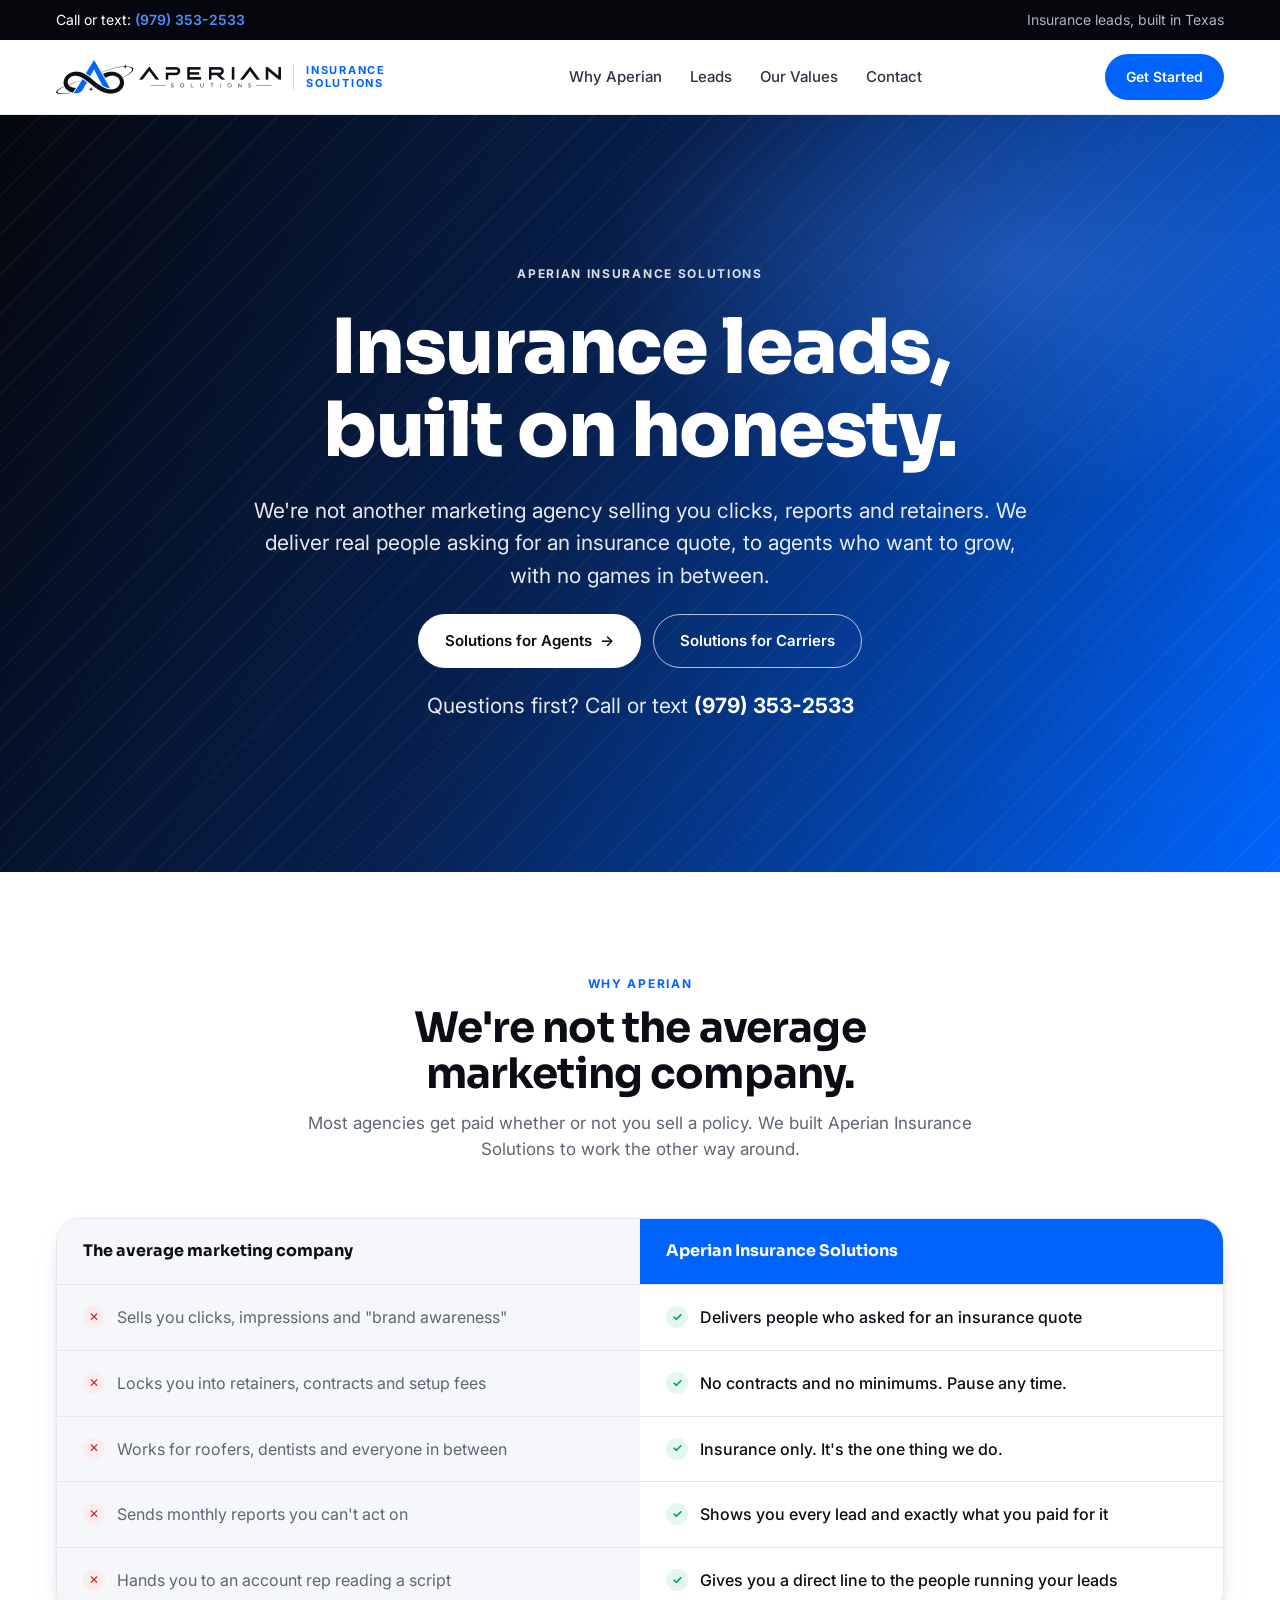
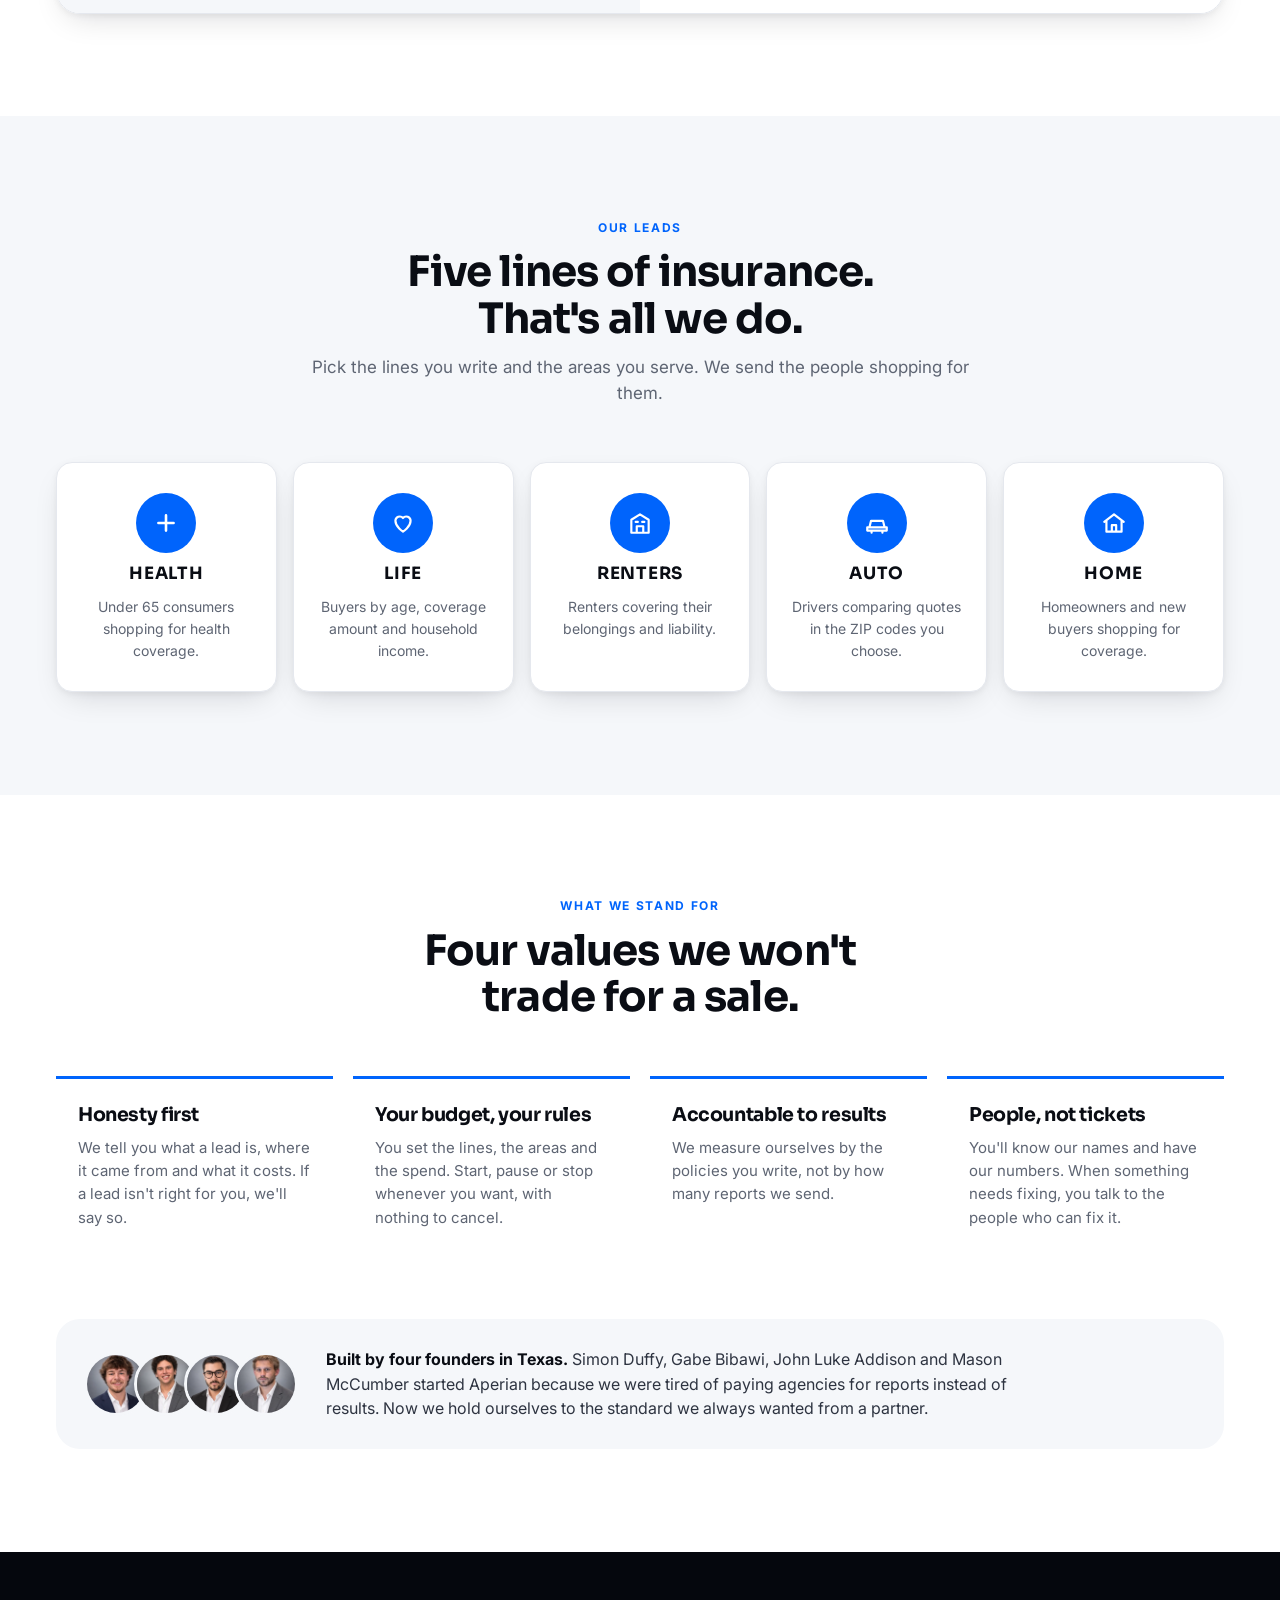
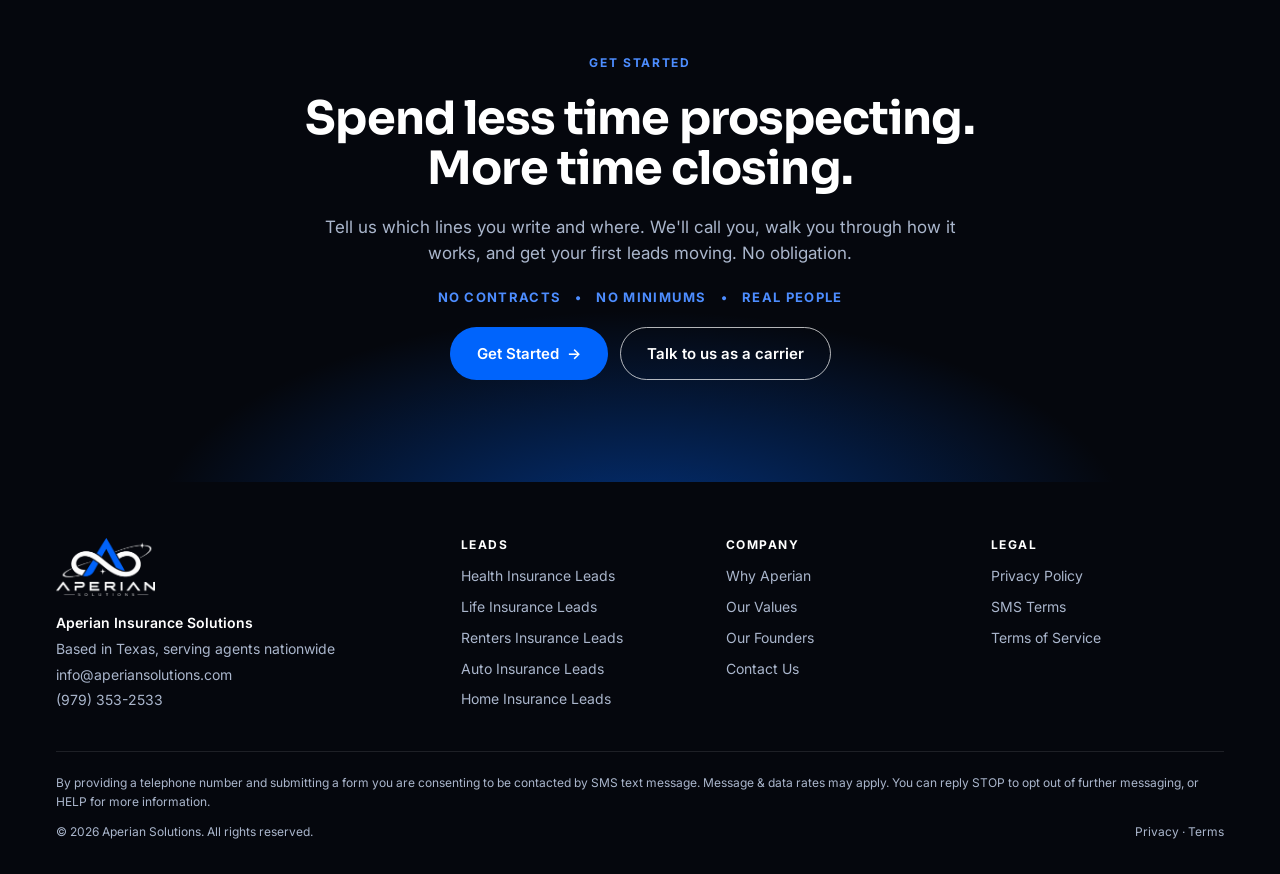
==== index.html @ f6c85c85 "Launch Aperian Insurance Solutions site New insurance-lead site replacing the old marketing-agency s" ====
<!doctype html>
<html lang="en">
<head>
<meta charset="utf-8">
<meta name="viewport" content="width=device-width,initial-scale=1,viewport-fit=cover">
<title>Aperian Insurance Solutions | Honest Insurance Leads for Agents</title>
<meta name="description" content="Aperian Insurance Solutions delivers health, life, renters, auto and home insurance leads to agents and carriers. No contracts, no minimums, no games.">
<meta name="robots" content="index,follow,max-image-preview:large">
<link rel="canonical" href="https://aperiansolutions.com/">
<meta name="theme-color" content="#05070D">
<meta property="og:type" content="website"><meta property="og:site_name" content="Aperian Insurance Solutions"><meta property="og:title" content="Aperian Insurance Solutions | Honest Insurance Leads for Agents"><meta property="og:description" content="Aperian Insurance Solutions delivers health, life, renters, auto and home insurance leads to agents and carriers. No contracts, no minimums, no games."><meta property="og:url" content="https://aperiansolutions.com/">
<meta name="twitter:card" content="summary"><meta name="twitter:title" content="Aperian Insurance Solutions | Honest Insurance Leads for Agents"><meta name="twitter:description" content="Aperian Insurance Solutions delivers health, life, renters, auto and home insurance leads to agents and carriers. No contracts, no minimums, no games.">
<link rel="icon" href="/favicon-32.png" sizes="32x32" type="image/png"><link rel="apple-touch-icon" href="/apple-touch-icon.png">
<link rel="preconnect" href="https://fonts.googleapis.com"><link rel="preconnect" href="https://fonts.gstatic.com" crossorigin>
<link rel="stylesheet" href="https://fonts.googleapis.com/css2?family=Inter:wght@400;500;600;700&family=Sora:wght@600;700;800&display=swap">
<link rel="stylesheet" href="/assets/css/ais.css?v=1">
</head>
<body>
<a class="skip" href="#main">Skip to content</a>
<div class="topbar"><div class="wrap"><div>Call or text: <b>(979) 353-2533</b></div><div class="tag">Insurance leads, built in Texas</div></div></div>
<header class="nav">
  <div class="wrap">
    <a class="logo" href="/" aria-label="Aperian Insurance Solutions home"><img src="/assets/img/lockup-dark.png" alt="Aperian Solutions" width="225" height="34"><span class="sub">Insurance<br>Solutions</span></a>
    <nav class="menu" aria-label="Primary">
      <a href="/#different">Why Aperian</a>
      <a href="/#leads">Leads</a>
      <a href="/#values">Our Values</a>
      <a href="/contact">Contact</a>
    </nav>
    <div class="nav-cta">
      <a class="btn btn-primary" href="/contact">Get Started</a>
      <button class="burger" type="button" aria-expanded="false" aria-controls="mnav" aria-label="Open menu">&#9776;</button>
    </div>
  </div>
  <nav id="mnav" class="mnav" aria-label="Mobile"><ul>
    <li><a href="/#different">Why Aperian</a></li><li><a href="/#leads">Leads</a></li><li><a href="/#values">Our Values</a></li><li><a href="/contact">Contact</a></li>
  </ul></nav>
</header>
<main id="main">

<section class="hero">
  <div class="wrap">
    <span class="eyebrow">Aperian Insurance Solutions</span>
    <h1>Insurance leads, built on honesty.</h1>
    <p>We're not another marketing agency selling you clicks, reports and retainers. We deliver real people asking for an insurance quote, to agents who want to grow, with no games in between.</p>
    <div class="hero-ctas">
      <a class="btn btn-white" href="/contact?role=agent">Solutions for Agents <span class="arrow">&rarr;</span></a>
      <a class="btn btn-outline-white" href="/contact?role=carrier">Solutions for Carriers</a>
    </div>
    <p class="hero-note">Questions first? Call or text <b>(979) 353-2533</b></p>
  </div>
</section>

<section id="different">
  <div class="wrap">
    <div class="sec-head">
      <span class="eyebrow">Why Aperian</span>
      <h2>We're not the average marketing company.</h2>
      <p>Most agencies get paid whether or not you sell a policy. We built Aperian Insurance Solutions to work the other way around.</p>
    </div>
    <div class="compare" role="table" aria-label="The average marketing company compared with Aperian">
      <div class="crow head" role="row"><div role="columnheader">The average marketing company</div><div role="columnheader">Aperian Insurance Solutions</div></div>
      <div class="crow" role="row"><div role="cell"><span class="x">&#10005;</span>Sells you clicks, impressions and "brand awareness"</div><div role="cell"><span class="ck">&#10003;</span>Delivers people who asked for an insurance quote</div></div>
      <div class="crow" role="row"><div role="cell"><span class="x">&#10005;</span>Locks you into retainers, contracts and setup fees</div><div role="cell"><span class="ck">&#10003;</span>No contracts and no minimums. Pause any time.</div></div>
      <div class="crow" role="row"><div role="cell"><span class="x">&#10005;</span>Works for roofers, dentists and everyone in between</div><div role="cell"><span class="ck">&#10003;</span>Insurance only. It's the one thing we do.</div></div>
      <div class="crow" role="row"><div role="cell"><span class="x">&#10005;</span>Sends monthly reports you can't act on</div><div role="cell"><span class="ck">&#10003;</span>Shows you every lead and exactly what you paid for it</div></div>
      <div class="crow" role="row"><div role="cell"><span class="x">&#10005;</span>Hands you to an account rep reading a script</div><div role="cell"><span class="ck">&#10003;</span>Gives you a direct line to the people running your leads</div></div>
    </div>
  </div>
</section>

<section class="soft" id="leads">
  <div class="wrap">
    <div class="sec-head">
      <span class="eyebrow">Our leads</span>
      <h2>Five lines of insurance. That's all we do.</h2>
      <p>Pick the lines you write and the areas you serve. We send the people shopping for them.</p>
    </div>
    <div class="types">
      <div class="type"><div class="ic"><svg width="26" height="26" viewBox="0 0 24 24" fill="none" stroke="currentColor" stroke-width="2.4" stroke-linecap="round" stroke-linejoin="round" aria-hidden="true"><path d="M12 5v14M5 12h14"/></svg></div><h3>Health</h3><p>Under 65 consumers shopping for health coverage.</p></div>
      <div class="type"><div class="ic"><svg width="26" height="26" viewBox="0 0 24 24" fill="none" stroke="currentColor" stroke-width="2" stroke-linecap="round" stroke-linejoin="round" aria-hidden="true"><path d="M12 20s-7-4.4-7-10a4 4 0 017-2.6A4 4 0 0119 10c0 5.6-7 10-7 10z"/></svg></div><h3>Life</h3><p>Buyers by age, coverage amount and household income.</p></div>
      <div class="type"><div class="ic"><svg width="26" height="26" viewBox="0 0 24 24" fill="none" stroke="currentColor" stroke-width="2" stroke-linecap="round" stroke-linejoin="round" aria-hidden="true"><path d="M4 21V9l8-5 8 5v12M4 21h16M9 21v-6h6v6M8 11h2M14 11h2"/></svg></div><h3>Renters</h3><p>Renters covering their belongings and liability.</p></div>
      <div class="type"><div class="ic"><svg width="26" height="26" viewBox="0 0 24 24" fill="none" stroke="currentColor" stroke-width="2" stroke-linecap="round" stroke-linejoin="round" aria-hidden="true"><path d="M5 16l1.5-6h11L19 16M3 16h18v3H3zM7 19v2M17 19v2"/></svg></div><h3>Auto</h3><p>Drivers comparing quotes in the ZIP codes you choose.</p></div>
      <div class="type"><div class="ic"><svg width="26" height="26" viewBox="0 0 24 24" fill="none" stroke="currentColor" stroke-width="2" stroke-linecap="round" stroke-linejoin="round" aria-hidden="true"><path d="M3 11l9-7 9 7M5 10v10h14V10M10 20v-6h4v6"/></svg></div><h3>Home</h3><p>Homeowners and new buyers shopping for coverage.</p></div>
    </div>
  </div>
</section>

<section id="values">
  <div class="wrap">
    <div class="sec-head">
      <span class="eyebrow">What we stand for</span>
      <h2>Four values we won't trade for a sale.</h2>
    </div>
    <div class="values">
      <div class="value"><h3>Honesty first</h3><p>We tell you what a lead is, where it came from and what it costs. If a lead isn't right for you, we'll say so.</p></div>
      <div class="value"><h3>Your budget, your rules</h3><p>You set the lines, the areas and the spend. Start, pause or stop whenever you want, with nothing to cancel.</p></div>
      <div class="value"><h3>Accountable to results</h3><p>We measure ourselves by the policies you write, not by how many reports we send.</p></div>
      <div class="value"><h3>People, not tickets</h3><p>You'll know our names and have our numbers. When something needs fixing, you talk to the people who can fix it.</p></div>
    </div>
    <div class="founders">
      <div class="faces">
        <img src="/assets/img/team-simon-duffy-2026.webp" alt="Simon Duffy" width="64" height="64" loading="lazy">
        <img src="/assets/img/team-gabe-bibawi.webp" alt="Gabe Bibawi" width="64" height="64" loading="lazy">
        <img src="/assets/img/team-john-luke-addison.webp" alt="John Luke Addison" width="64" height="64" loading="lazy">
        <img src="/assets/img/team-mason-mccumber.webp" alt="Mason McCumber" width="64" height="64" loading="lazy">
      </div>
      <p><b>Built by four founders in Texas.</b> Simon Duffy, Gabe Bibawi, John Luke Addison and Mason McCumber started Aperian because we were tired of paying agencies for reports instead of results. Now we hold ourselves to the standard we always wanted from a partner.</p>
    </div>
  </div>
</section>

<section class="cta" id="get-started">
  <div class="wrap">
    <span class="eyebrow" style="color:var(--blue-bright)">Get started</span>
    <h2>Spend less time prospecting. More time closing.</h2>
    <p>Tell us which lines you write and where. We'll call you, walk you through how it works, and get your first leads moving. No obligation.</p>
    <div class="promise"><span>No contracts</span><span>No minimums</span><span>Real people</span></div>
    <div class="cta-ctas">
      <a class="btn btn-primary" href="/contact">Get Started <span class="arrow">&rarr;</span></a>
      <a class="btn btn-outline-white" href="/contact?role=carrier">Talk to us as a carrier</a>
    </div>
  </div>
</section>
</main>
<footer>
  <div class="wrap">
    <div class="fgrid">
      <div class="fbrand">
        <img src="/assets/img/logo-light.png" alt="Aperian Solutions" width="100" height="58" loading="lazy">
        <p><b>Aperian Insurance Solutions</b><span>Based in Texas, serving agents nationwide</span><span>info@aperiansolutions.com</span><span>(979) 353-2533</span></p>
      </div>
      <div><h4>Leads</h4><ul><li><a href="/#leads">Health Insurance Leads</a></li><li><a href="/#leads">Life Insurance Leads</a></li><li><a href="/#leads">Renters Insurance Leads</a></li><li><a href="/#leads">Auto Insurance Leads</a></li><li><a href="/#leads">Home Insurance Leads</a></li></ul></div>
      <div><h4>Company</h4><ul><li><a href="/#different">Why Aperian</a></li><li><a href="/#values">Our Values</a></li><li><a href="/#values">Our Founders</a></li><li><a href="/contact">Contact Us</a></li></ul></div>
      <div><h4>Legal</h4><ul><li><a href="/privacy">Privacy Policy</a></li><li><a href="/privacy#sms">SMS Terms</a></li><li><a href="/terms">Terms of Service</a></li></ul></div>
    </div>
    <div class="fbot">
      <p>By providing a telephone number and submitting a form you are consenting to be contacted by SMS text message. Message &amp; data rates may apply. You can reply STOP to opt out of further messaging, or HELP for more information.</p>
      <div class="legal"><span>&copy; 2026 Aperian Solutions. All rights reserved.</span><span><a href="/privacy">Privacy</a> &middot; <a href="/terms">Terms</a></span></div>
    </div>
  </div>
</footer>
<script>
(function(){var b=document.querySelector('.burger'),m=document.getElementById('mnav');if(!b||!m)return;
b.addEventListener('click',function(){var o=m.classList.toggle('open');b.setAttribute('aria-expanded',o?'true':'false');});
m.addEventListener('click',function(e){if(e.target.tagName==='A'){m.classList.remove('open');b.setAttribute('aria-expanded','false');}});})();
</script>

</body>
</html>
---- assets/css/ais.css ----
/* Aperian Insurance Solutions: Aperian's exact light palette, Sora display + Inter body. */
:root{
  --bg:#FFFFFF; --soft:#F5F7FA; --soft-2:#EEF2F8;
  --ink:#0A0D14; --ink-2:#2E3441; --muted:#5E6573;
  --blue:#0064FC; --blue-ink:#0052D6; --blue-soft:#E8F0FF; --blue-bright:#4D8DFF;
  --line:#E5E8EE; --line-2:#D6DAE2;
  --night:#05070D; --night-2:#0E121C; --night-line:rgba(255,255,255,.1); --night-muted:#AAB6CC;
  --ok:#0E9F6E; --ok-soft:#E3F7EE; --err:#C81E1E; --err-soft:#FDECEC;
  --f-display:"Sora",ui-sans-serif,system-ui,-apple-system,"Segoe UI",sans-serif;
  --f-body:"Inter",ui-sans-serif,system-ui,-apple-system,"Segoe UI",Roboto,sans-serif;
  --r:16px; --r-lg:24px; --r-sm:10px;
  --shadow:0 12px 32px -12px rgba(10,13,20,.18),0 2px 6px rgba(10,13,20,.05);
  --wrap:1200px;
  color-scheme:light;
}
*{box-sizing:border-box}
html{scroll-behavior:smooth}
body{margin:0;background:var(--bg);color:var(--ink);font-family:var(--f-body);font-size:16px;line-height:1.55;-webkit-font-smoothing:antialiased}
img{max-width:100%;display:block}
a{color:inherit;text-decoration:none}
h1,h2,h3,h4{font-family:var(--f-display);margin:0;text-wrap:balance;line-height:1.1;letter-spacing:-.02em}
p{margin:0}
.skip{position:absolute;left:-9999px}
.skip:focus{left:16px;top:16px;z-index:99;background:#fff;padding:10px 14px;border-radius:8px}
.wrap{max-width:var(--wrap);margin:0 auto;padding-left:max(16px,env(safe-area-inset-left,0px));padding-right:max(16px,env(safe-area-inset-right,0px))}
.eyebrow{font-size:12px;font-weight:700;letter-spacing:.14em;text-transform:uppercase;color:var(--blue)}
.btn{display:inline-flex;align-items:center;justify-content:center;gap:8px;font-weight:600;font-size:15px;padding:14px 26px;border-radius:999px;border:1.5px solid transparent;cursor:pointer;font-family:var(--f-body);transition:transform .15s,background .15s,border-color .15s;white-space:nowrap}
.btn:hover{transform:translateY(-1px)}
.btn:focus-visible,a:focus-visible,input:focus-visible,select:focus-visible,textarea:focus-visible,button:focus-visible{outline:3px solid var(--blue-bright);outline-offset:2px}
.btn-primary{background:var(--blue);color:#fff}
.btn-primary:hover{background:var(--blue-ink)}
.btn-white{background:#fff;color:var(--ink)}
.btn-outline-white{background:transparent;color:#fff;border-color:rgba(255,255,255,.7)}
.btn-outline-white:hover{background:#fff;color:var(--ink);border-color:#fff}
.btn .arrow{transition:transform .15s}
.btn:hover .arrow{transform:translateX(3px)}
section{padding-block:clamp(60px,8vw,104px)}
.sec-head{display:grid;gap:12px;max-width:700px;margin:0 auto clamp(36px,5vw,56px);text-align:center}
.sec-head h2{font-size:clamp(28px,4vw,42px)}
.sec-head p{color:var(--muted);font-size:17px}

/* top bar + nav */
.topbar{background:var(--night);color:#fff;font-size:14px}
.topbar .wrap{display:flex;justify-content:space-between;align-items:center;gap:16px;min-height:40px;flex-wrap:wrap;padding-block:6px}
.topbar b{font-weight:600;color:var(--blue-bright)}
.topbar .tag{color:var(--night-muted)}
.nav{position:sticky;top:0;z-index:20;background:var(--bg);border-bottom:1px solid var(--line)}
.nav .wrap{display:flex;align-items:center;justify-content:space-between;gap:20px;min-height:74px}
.logo{display:flex;align-items:center;gap:12px}
.logo img{height:34px;width:auto}
.logo .sub{font-size:11px;font-weight:700;letter-spacing:.16em;text-transform:uppercase;color:var(--blue);border-left:1px solid var(--line-2);padding-left:12px;line-height:1.2}
.menu{display:flex;gap:28px;align-items:center;font-weight:500;font-size:15px;color:var(--ink-2)}
.menu a:hover{color:var(--blue)}
.nav-cta{display:flex;gap:10px;align-items:center}
.nav-cta .btn{padding:11px 20px;font-size:14px}
.burger{display:none;width:44px;height:44px;border:1px solid var(--line-2);border-radius:10px;background:none;cursor:pointer;color:var(--ink);font-size:18px}
.mnav{display:none;border-top:1px solid var(--line);background:var(--bg)}
.mnav.open{display:block}
.mnav ul{list-style:none;margin:0;padding:8px 0}
.mnav a{display:block;padding:12px max(16px,env(safe-area-inset-left,0px));font-weight:600}
@media (max-width:900px){.menu{display:none}.burger{display:inline-grid;place-items:center}}
@media (max-width:520px){.logo .sub{display:none}.nav-cta .btn{padding:10px 14px}}

/* hero */
.hero{position:relative;overflow:hidden;color:#fff;text-align:center;padding-block:clamp(84px,12vw,150px);background:linear-gradient(115deg,var(--night) 0%,#07204F 45%,var(--blue) 100%)}
.hero::before{content:"";position:absolute;inset:0;background:radial-gradient(700px 400px at 80% 20%,rgba(77,141,255,.35),transparent 60%),repeating-linear-gradient(135deg,rgba(255,255,255,.035) 0 2px,transparent 2px 28px);pointer-events:none}
.hero .wrap{position:relative;display:grid;gap:22px;justify-items:center}
.hero .eyebrow{color:#fff;opacity:.85}
.hero h1{font-size:clamp(40px,6.6vw,76px);font-weight:800;max-width:16ch}
.hero p{font-size:clamp(17px,2vw,21px);max-width:60ch;color:rgba(255,255,255,.9)}
.hero-ctas{display:flex;gap:12px;flex-wrap:wrap;justify-content:center}
.hero-note{font-size:14px;color:rgba(255,255,255,.75)}
.hero-note b{color:#fff}

/* different: comparison */
.compare{border:1px solid var(--line);border-radius:var(--r-lg);overflow:hidden;box-shadow:var(--shadow)}
.crow{display:grid;grid-template-columns:1fr 1fr}
.crow > div{padding:20px 26px;display:flex;gap:12px;align-items:flex-start;min-width:0}
.crow + .crow > div{border-top:1px solid var(--line)}
.crow > div:first-child{background:var(--soft);color:var(--muted)}
.crow > div:last-child{background:var(--bg);color:var(--ink);font-weight:500}
.crow.head > div{font-family:var(--f-display);font-weight:700;font-size:16px;color:var(--ink)}
.crow.head > div:last-child{background:var(--blue);color:#fff}
.x,.ck{flex:none;width:22px;height:22px;border-radius:50%;display:grid;place-items:center;font-size:12px;font-weight:700;margin-top:1px}
.x{background:var(--err-soft);color:var(--err)}
.ck{background:var(--ok-soft);color:var(--ok)}
@media (max-width:640px){.crow > div{padding:16px}.crow.head > div{font-size:14px}}

/* lead types */
.soft{background:var(--soft)}
.types{display:grid;grid-template-columns:repeat(5,1fr);gap:16px}
.type{background:var(--bg);border:1px solid var(--line);border-radius:var(--r);padding:30px 20px;display:grid;gap:12px;justify-items:center;text-align:center;align-content:start;min-width:0;box-shadow:var(--shadow)}
.type .ic{width:60px;height:60px;border-radius:50%;background:var(--blue);color:#fff;display:grid;place-items:center}
.type h3{font-size:17px;text-transform:uppercase;letter-spacing:.04em}
.type p{font-size:14px;color:var(--muted)}
@media (max-width:1000px){.types{grid-template-columns:repeat(3,1fr)}}
@media (max-width:640px){.types{grid-template-columns:1fr 1fr}}
@media (max-width:420px){.types{grid-template-columns:1fr}}

/* values + founders */
.values{display:grid;grid-template-columns:repeat(4,1fr);gap:20px}
.value{display:grid;gap:10px;align-content:start;padding:26px 22px;border-top:3px solid var(--blue);background:var(--bg)}
.value h3{font-size:19px}
.value p{color:var(--muted);font-size:15px}
@media (max-width:960px){.values{grid-template-columns:1fr 1fr}}
@media (max-width:520px){.values{grid-template-columns:1fr}}
.founders{margin-top:clamp(40px,6vw,64px);display:grid;grid-template-columns:auto 1fr;gap:28px;align-items:center;background:var(--soft);border-radius:var(--r-lg);padding:28px}
.faces{display:flex}
.faces img{width:64px;height:64px;border-radius:50%;object-fit:cover;border:3px solid var(--soft);margin-left:-14px;background:var(--line)}
.faces img:first-child{margin-left:0}
.founders p{color:var(--ink-2);font-size:16px;max-width:70ch}
.founders b{color:var(--ink)}
@media (max-width:700px){.founders{grid-template-columns:1fr}}

/* cta band */
.cta{background:var(--night);color:#fff;text-align:center;position:relative;overflow:hidden}
.cta::before{content:"";position:absolute;inset:0;background:radial-gradient(700px 320px at 50% 110%,rgba(0,100,252,.45),transparent 70%);pointer-events:none}
.cta .wrap{position:relative;display:grid;gap:20px;justify-items:center;max-width:820px}
.cta h2{font-size:clamp(30px,4.5vw,46px)}
.cta p{color:var(--night-muted);font-size:17px;max-width:60ch}
.promise{display:flex;gap:14px;flex-wrap:wrap;justify-content:center;font-size:13px;font-weight:700;letter-spacing:.1em;text-transform:uppercase;color:var(--blue-bright)}
.promise span+span::before{content:"•";margin-right:14px}
.cta-ctas{display:flex;gap:12px;flex-wrap:wrap;justify-content:center}

/* page header for inner pages */
.phead{background:linear-gradient(115deg,var(--night) 0%,#07204F 60%,var(--blue-ink) 100%);color:#fff;padding-block:clamp(48px,7vw,80px)}
.phead .wrap{display:grid;gap:12px}
.phead h1{font-size:clamp(32px,5vw,52px)}
.phead p{color:rgba(255,255,255,.85);font-size:18px;max-width:60ch}

/* contact */
.contact{display:grid;grid-template-columns:.8fr 1.2fr;gap:clamp(32px,6vw,72px);align-items:start}
.contact-side{display:grid;gap:22px}
.contact-side h2{font-size:24px}
.contact-side .item b{display:block;font-weight:600}
.contact-side .item span{color:var(--muted)}
.steps{list-style:none;padding:0;margin:0;display:grid;gap:12px;counter-reset:s}
.steps li{display:grid;grid-template-columns:28px 1fr;gap:12px;color:var(--ink-2)}
.steps li::before{counter-increment:s;content:counter(s);width:28px;height:28px;border-radius:50%;background:var(--blue-soft);color:var(--blue);display:grid;place-items:center;font-weight:700;font-size:13px}
.form{border:1px solid var(--line);border-radius:var(--r-lg);padding:clamp(22px,4vw,34px);display:grid;gap:16px;box-shadow:var(--shadow);min-width:0}
.form h2{font-size:22px}
.form .intro{color:var(--muted);font-size:14px}
.row{display:grid;grid-template-columns:1fr 1fr;gap:14px}
.field{display:grid;gap:6px;font-size:13px;font-weight:600;color:var(--ink-2);min-width:0}
.field input,.field select,.field textarea{font:inherit;font-size:15px;font-weight:400;padding:12px 14px;border:1px solid var(--line-2);border-radius:var(--r-sm);background:var(--bg);color:var(--ink);width:100%;min-width:0}
.field textarea{min-height:96px;resize:vertical}
.field .err{color:var(--err);font-weight:500;font-size:12px;min-height:0}
.field input[aria-invalid="true"]{border-color:var(--err)}
fieldset.field{border:0;padding:0;margin:0}
fieldset.field legend{padding:0;margin-bottom:6px}
.chips{display:flex;flex-wrap:wrap;gap:8px}
.chips label{display:inline-flex;align-items:center;gap:6px;border:1px solid var(--line-2);border-radius:999px;padding:8px 13px;font-size:14px;font-weight:500;cursor:pointer}
.chips input{accent-color:var(--blue)}
.consent{display:flex;gap:10px;align-items:flex-start;font-size:12px;color:var(--muted);font-weight:400;line-height:1.5}
.consent input{margin-top:3px;accent-color:var(--blue);flex:none}
.consent a{color:var(--blue);text-decoration:underline}
.hp{position:absolute;left:-9999px;width:1px;height:1px;overflow:hidden}
.form .btn{width:100%}
.status{display:none;border-radius:var(--r-sm);padding:12px 14px;font-size:14px;font-weight:500}
.status.show{display:block}
.status.error{background:var(--err-soft);color:var(--err)}
.tiny{font-size:12px;text-align:center;color:var(--muted)}
@media (max-width:860px){.contact{grid-template-columns:1fr}.row{grid-template-columns:1fr}}

/* thank you */
.ty{text-align:center;display:grid;gap:18px;justify-items:center;max-width:640px;margin:0 auto}
.ty .ck{width:64px;height:64px;font-size:28px}
.ty h1{font-size:clamp(32px,5vw,48px)}
.ty p{color:var(--muted);font-size:17px}

/* footer */
footer{background:var(--night);color:var(--night-muted);padding-block:56px 32px;font-size:14px}
.fgrid{display:grid;grid-template-columns:1.6fr 1fr 1fr 1fr;gap:32px}
.fgrid h4{font-family:var(--f-body);font-size:12px;letter-spacing:.12em;text-transform:uppercase;color:#fff;margin-bottom:14px}
.fgrid ul{list-style:none;padding:0;margin:0;display:grid;gap:9px}
.fgrid a:hover{color:#fff}
.fbrand img{height:58px;width:auto;margin-bottom:16px}
.fbrand p{display:grid;gap:4px}
.fbrand b{color:#fff;font-weight:600}
.fbot{border-top:1px solid var(--night-line);margin-top:40px;padding-top:22px;display:grid;gap:12px;font-size:12px}
.fbot .legal{display:flex;justify-content:space-between;gap:16px;flex-wrap:wrap}
.fbot a:hover{color:#fff}
@media (max-width:900px){.fgrid{grid-template-columns:1fr 1fr}}
@media (max-width:520px){.fgrid{grid-template-columns:1fr}}
@media (prefers-reduced-motion:reduce){*{transition:none!important;scroll-behavior:auto!important}}

/* legal pages (text carried over unchanged from the previous site) */
.page-hero{background:linear-gradient(115deg,var(--night) 0%,#07204F 60%,var(--blue-ink) 100%);color:#fff;padding-block:clamp(44px,6vw,72px)}
.page-hero .wrap{display:grid;gap:10px}
.page-hero h1{font-size:clamp(30px,4.6vw,46px)}
.page-hero .lead{color:rgba(255,255,255,.85)}
.crumbs{font-size:13px;color:rgba(255,255,255,.7)}
.crumbs ol,.crumbs ul{list-style:none;display:flex;gap:8px;margin:0;padding:0}
.crumbs li+li::before{content:"/";margin-right:8px;opacity:.6}
.crumbs a{color:#fff}
.prose{max-width:780px;color:var(--ink-2)}
.prose h2{font-size:24px;margin:36px 0 12px;color:var(--ink)}
.prose h3{font-size:18px;margin:24px 0 8px;color:var(--ink)}
.prose p,.prose ul,.prose ol{margin:0 0 14px}
.prose li{margin-bottom:6px}
.prose a{color:var(--blue);text-decoration:underline}
.prose table{border-collapse:collapse;width:100%;margin:0 0 16px;font-size:14px}
.prose th,.prose td{border:1px solid var(--line);padding:8px 10px;text-align:left;vertical-align:top}
.prose .table-wrap,.prose figure{overflow-x:auto}
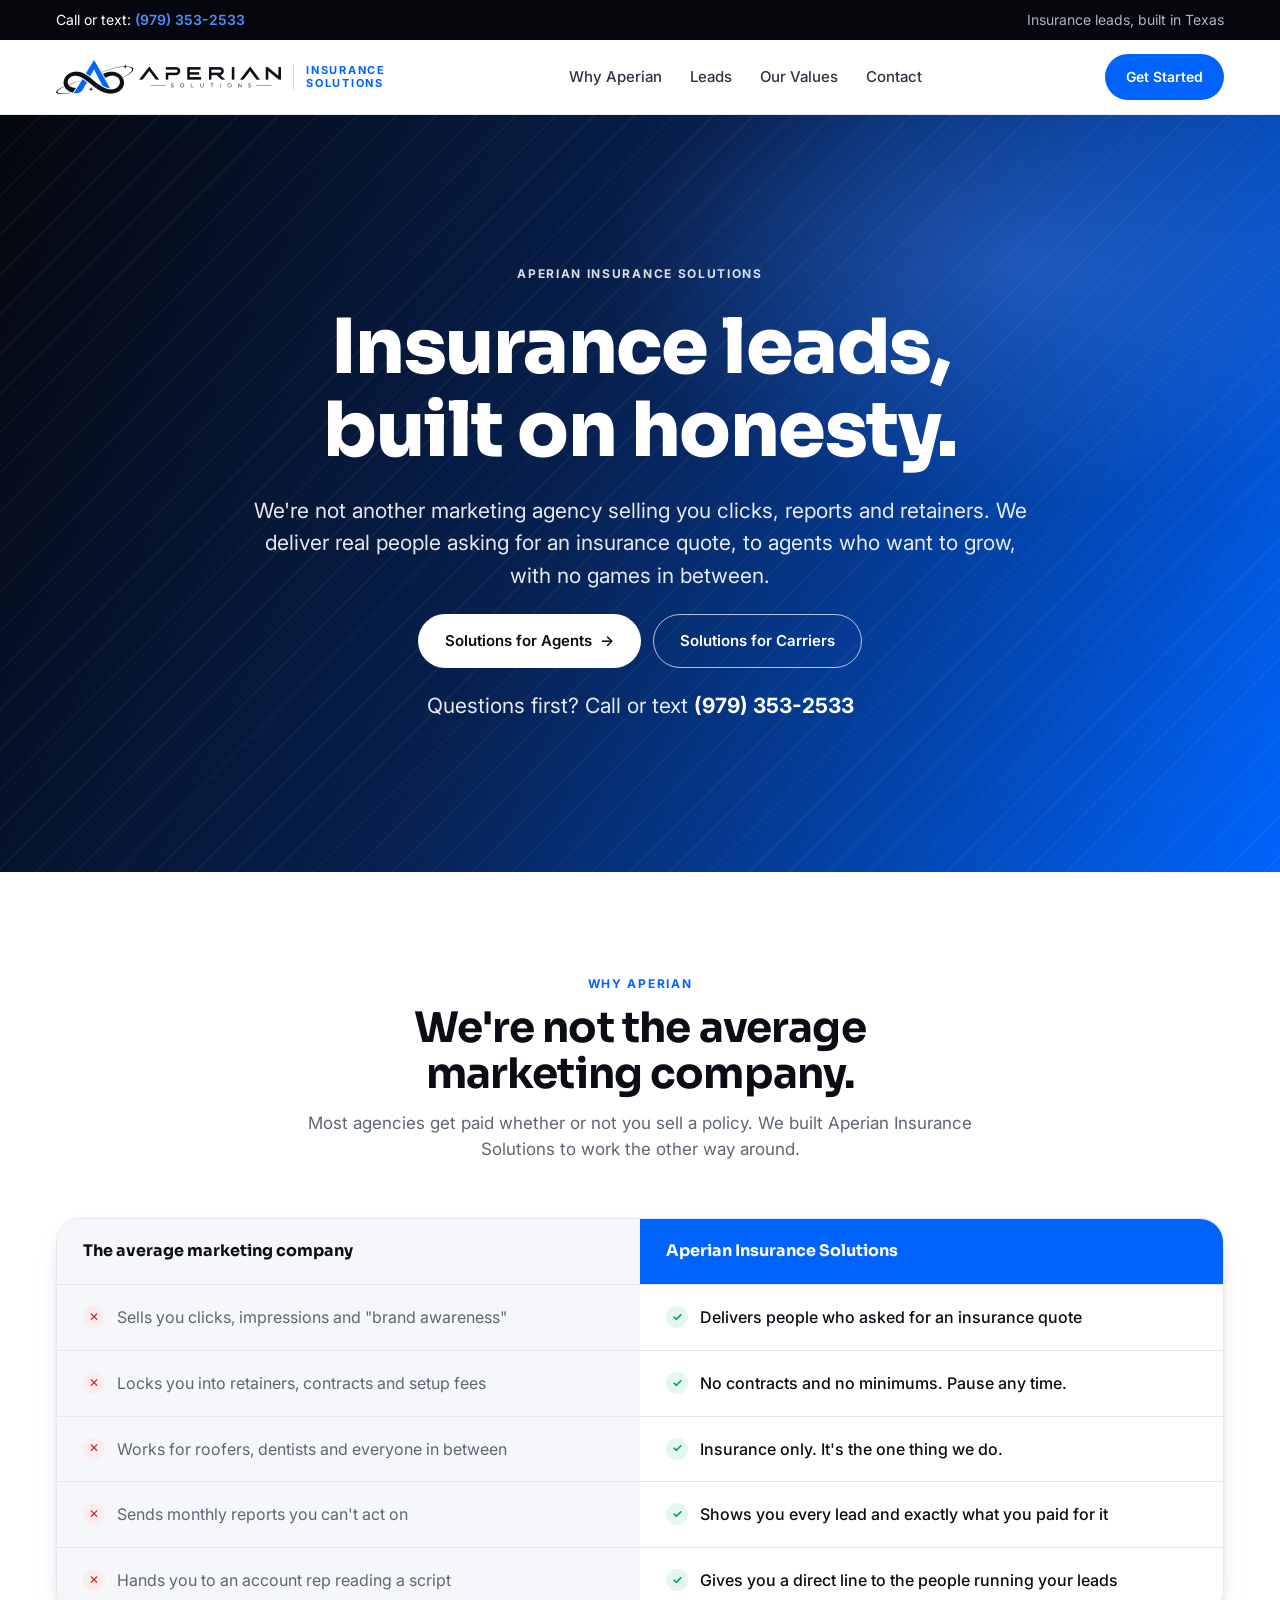
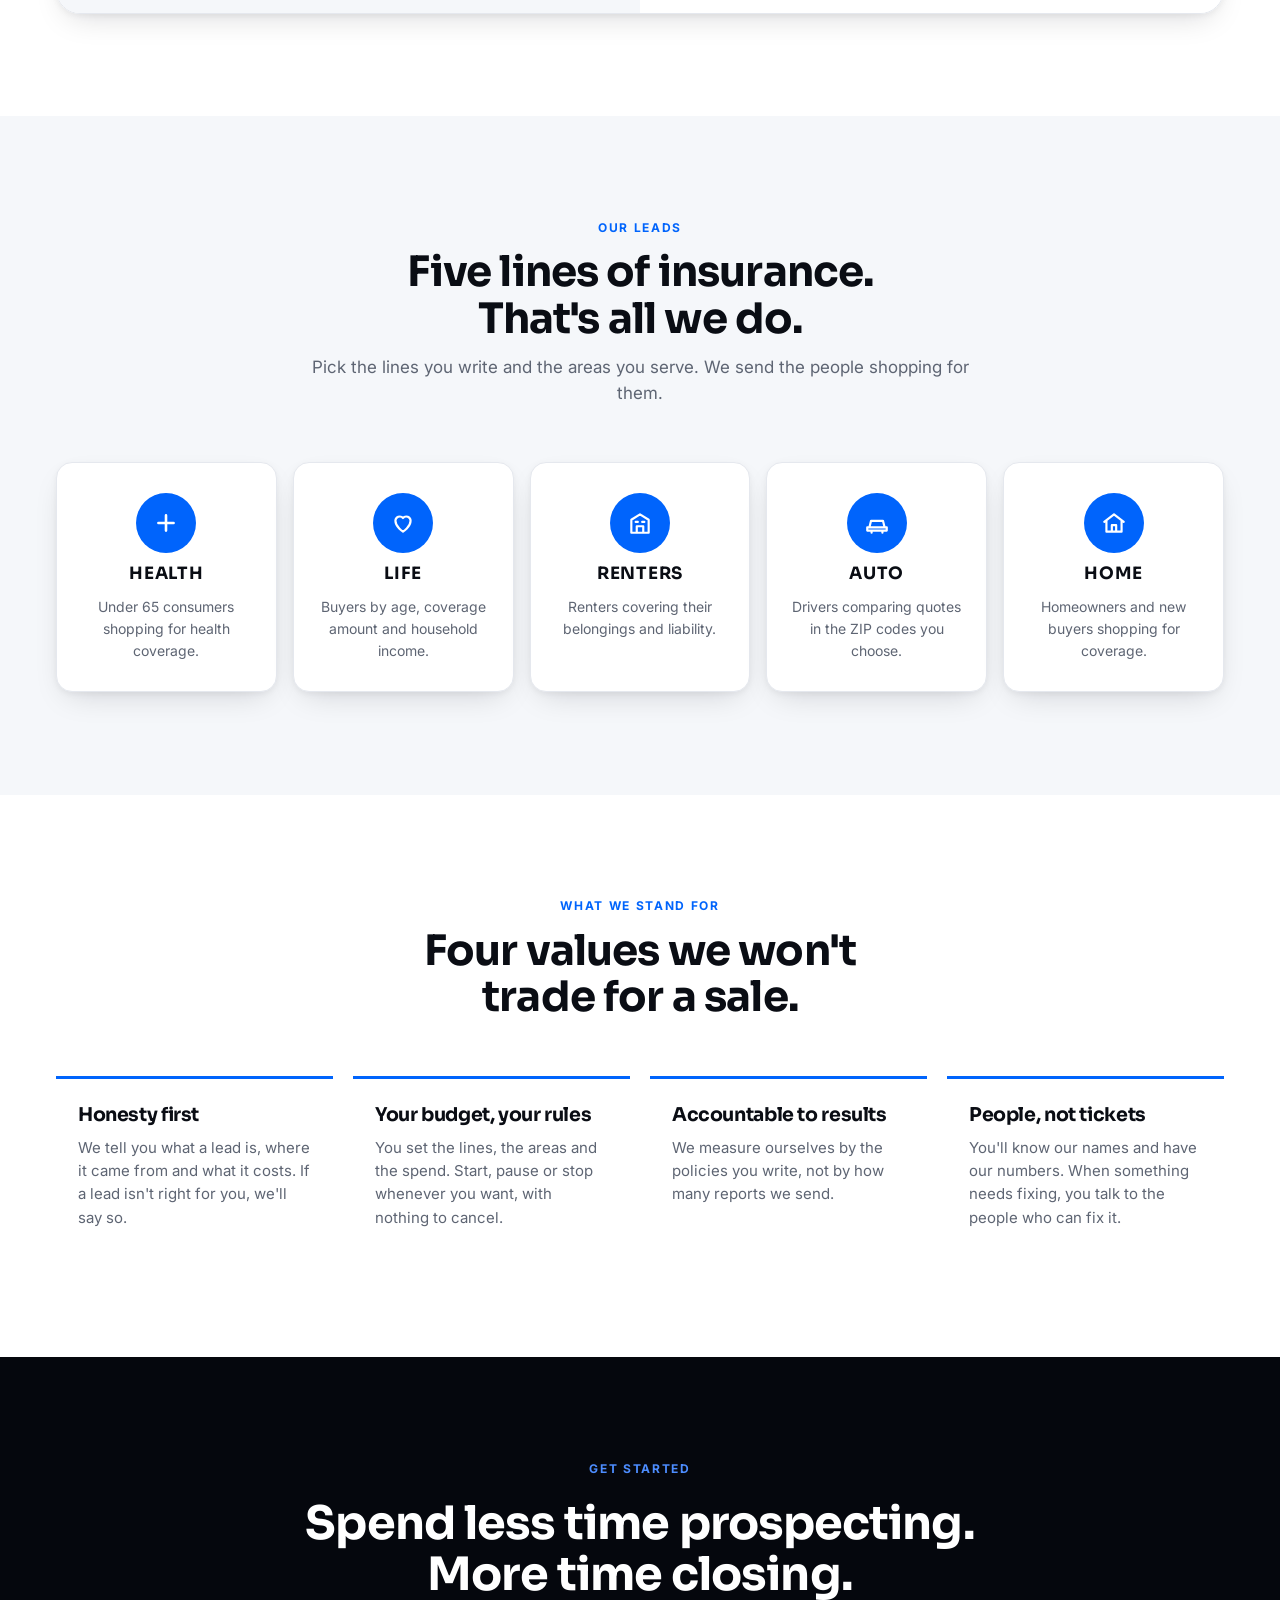
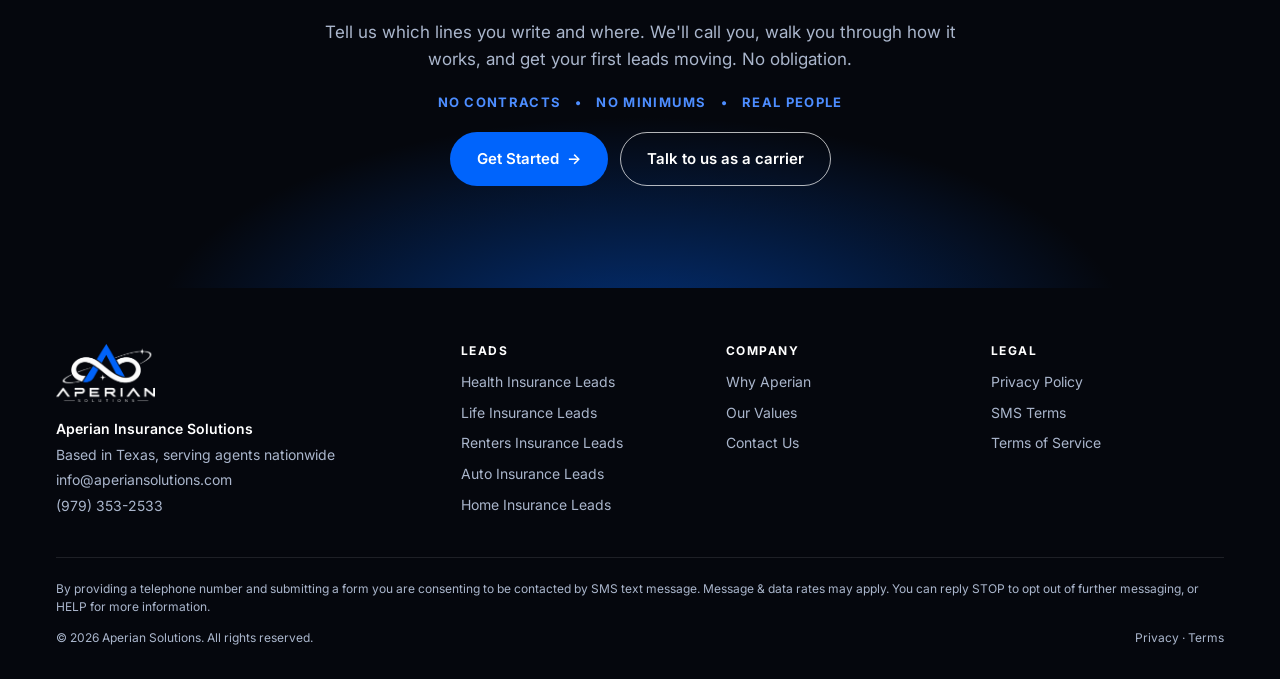
==== commit e642e61f: "Remove founders strip from home page Drops the four-founders block under Our Values and the footer l" ====
--- a/index.html
+++ b/index.html
@@ -98,15 +98,6 @@
       <div class="value"><h3>Accountable to results</h3><p>We measure ourselves by the policies you write, not by how many reports we send.</p></div>
       <div class="value"><h3>People, not tickets</h3><p>You'll know our names and have our numbers. When something needs fixing, you talk to the people who can fix it.</p></div>
     </div>
-    <div class="founders">
-      <div class="faces">
-        <img src="/assets/img/team-simon-duffy-2026.webp" alt="Simon Duffy" width="64" height="64" loading="lazy">
-        <img src="/assets/img/team-gabe-bibawi.webp" alt="Gabe Bibawi" width="64" height="64" loading="lazy">
-        <img src="/assets/img/team-john-luke-addison.webp" alt="John Luke Addison" width="64" height="64" loading="lazy">
-        <img src="/assets/img/team-mason-mccumber.webp" alt="Mason McCumber" width="64" height="64" loading="lazy">
-      </div>
-      <p><b>Built by four founders in Texas.</b> Simon Duffy, Gabe Bibawi, John Luke Addison and Mason McCumber started Aperian because we were tired of paying agencies for reports instead of results. Now we hold ourselves to the standard we always wanted from a partner.</p>
-    </div>
   </div>
 </section>
 
@@ -131,7 +122,7 @@
         <p><b>Aperian Insurance Solutions</b><span>Based in Texas, serving agents nationwide</span><span>info@aperiansolutions.com</span><span>(979) 353-2533</span></p>
       </div>
       <div><h4>Leads</h4><ul><li><a href="/#leads">Health Insurance Leads</a></li><li><a href="/#leads">Life Insurance Leads</a></li><li><a href="/#leads">Renters Insurance Leads</a></li><li><a href="/#leads">Auto Insurance Leads</a></li><li><a href="/#leads">Home Insurance Leads</a></li></ul></div>
-      <div><h4>Company</h4><ul><li><a href="/#different">Why Aperian</a></li><li><a href="/#values">Our Values</a></li><li><a href="/#values">Our Founders</a></li><li><a href="/contact">Contact Us</a></li></ul></div>
+      <div><h4>Company</h4><ul><li><a href="/#different">Why Aperian</a></li><li><a href="/#values">Our Values</a></li><li><a href="/contact">Contact Us</a></li></ul></div>
       <div><h4>Legal</h4><ul><li><a href="/privacy">Privacy Policy</a></li><li><a href="/privacy#sms">SMS Terms</a></li><li><a href="/terms">Terms of Service</a></li></ul></div>
     </div>
     <div class="fbot">
--- a/assets/css/ais.css
+++ b/assets/css/ais.css
@@ -97,20 +97,13 @@
 @media (max-width:640px){.types{grid-template-columns:1fr 1fr}}
 @media (max-width:420px){.types{grid-template-columns:1fr}}
 
-/* values + founders */
+/* values */
 .values{display:grid;grid-template-columns:repeat(4,1fr);gap:20px}
 .value{display:grid;gap:10px;align-content:start;padding:26px 22px;border-top:3px solid var(--blue);background:var(--bg)}
 .value h3{font-size:19px}
 .value p{color:var(--muted);font-size:15px}
 @media (max-width:960px){.values{grid-template-columns:1fr 1fr}}
 @media (max-width:520px){.values{grid-template-columns:1fr}}
-.founders{margin-top:clamp(40px,6vw,64px);display:grid;grid-template-columns:auto 1fr;gap:28px;align-items:center;background:var(--soft);border-radius:var(--r-lg);padding:28px}
-.faces{display:flex}
-.faces img{width:64px;height:64px;border-radius:50%;object-fit:cover;border:3px solid var(--soft);margin-left:-14px;background:var(--line)}
-.faces img:first-child{margin-left:0}
-.founders p{color:var(--ink-2);font-size:16px;max-width:70ch}
-.founders b{color:var(--ink)}
-@media (max-width:700px){.founders{grid-template-columns:1fr}}
 
 /* cta band */
 .cta{background:var(--night);color:#fff;text-align:center;position:relative;overflow:hidden}
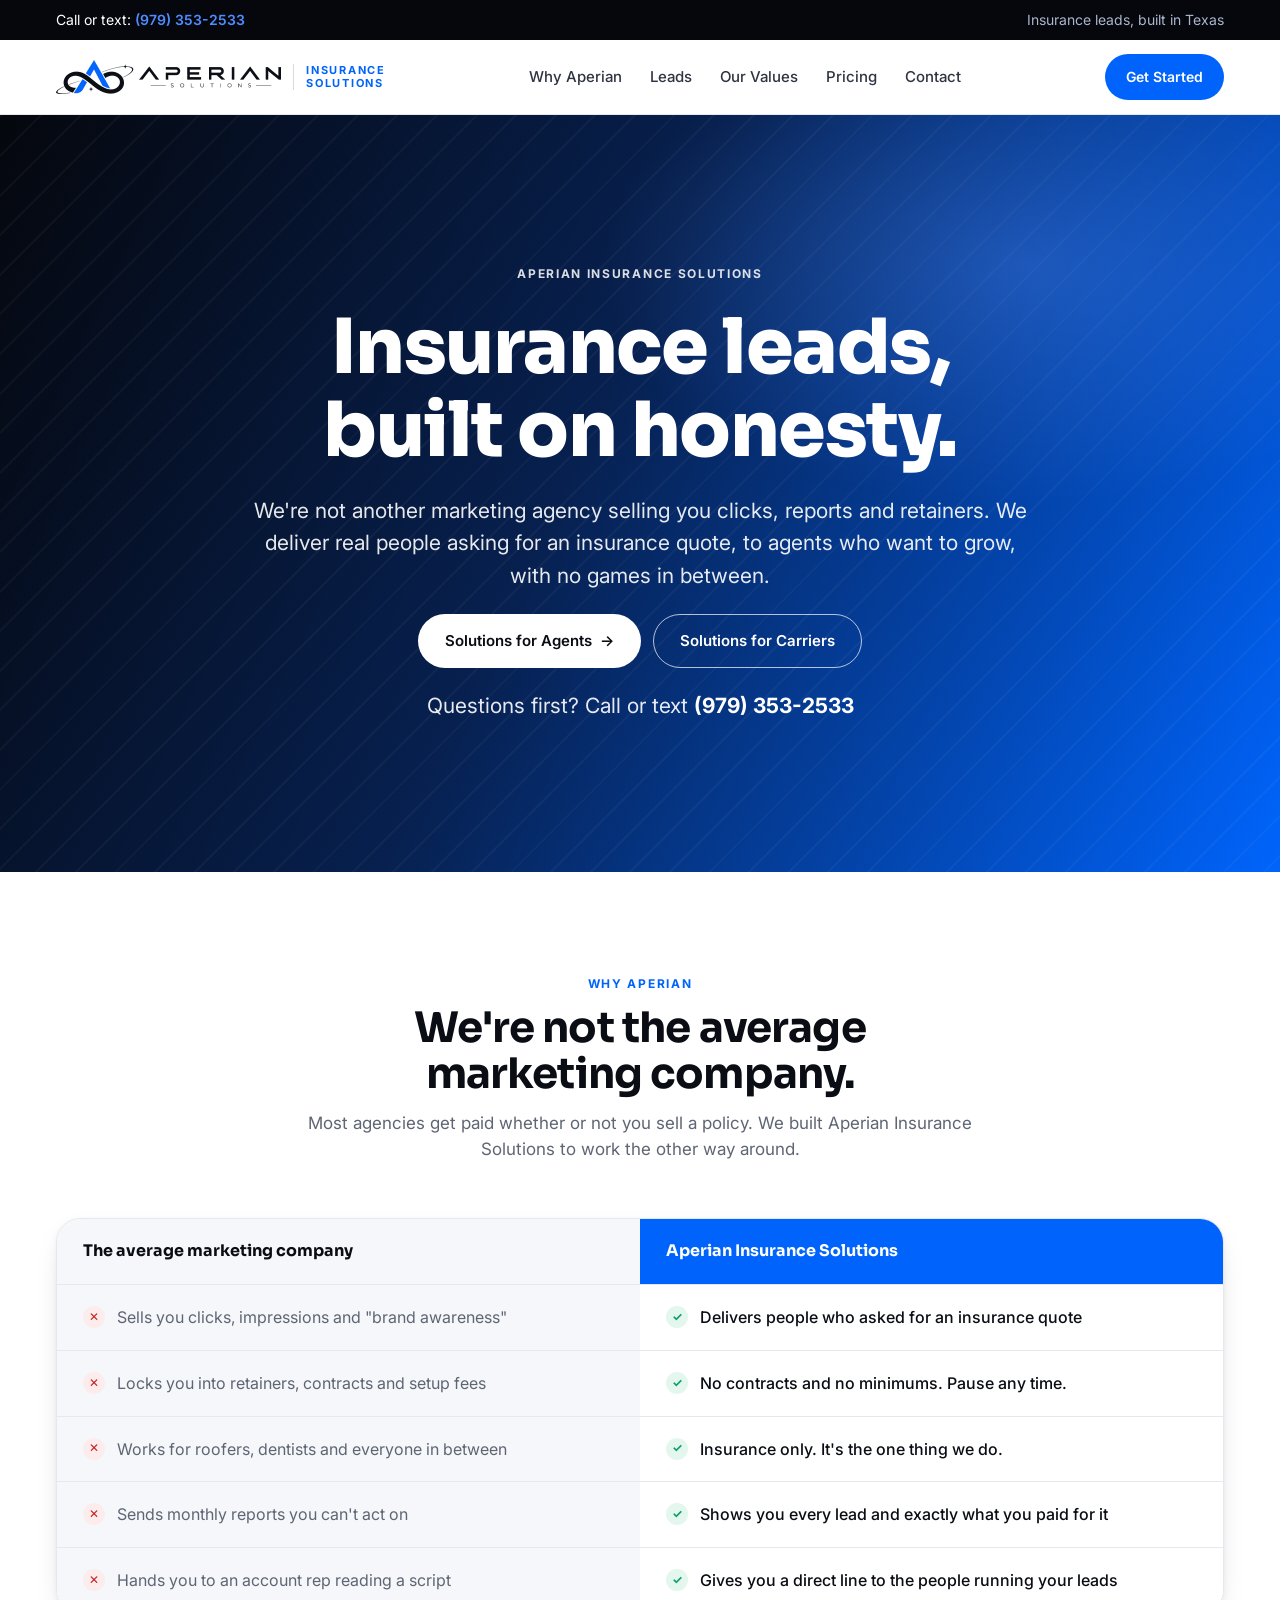
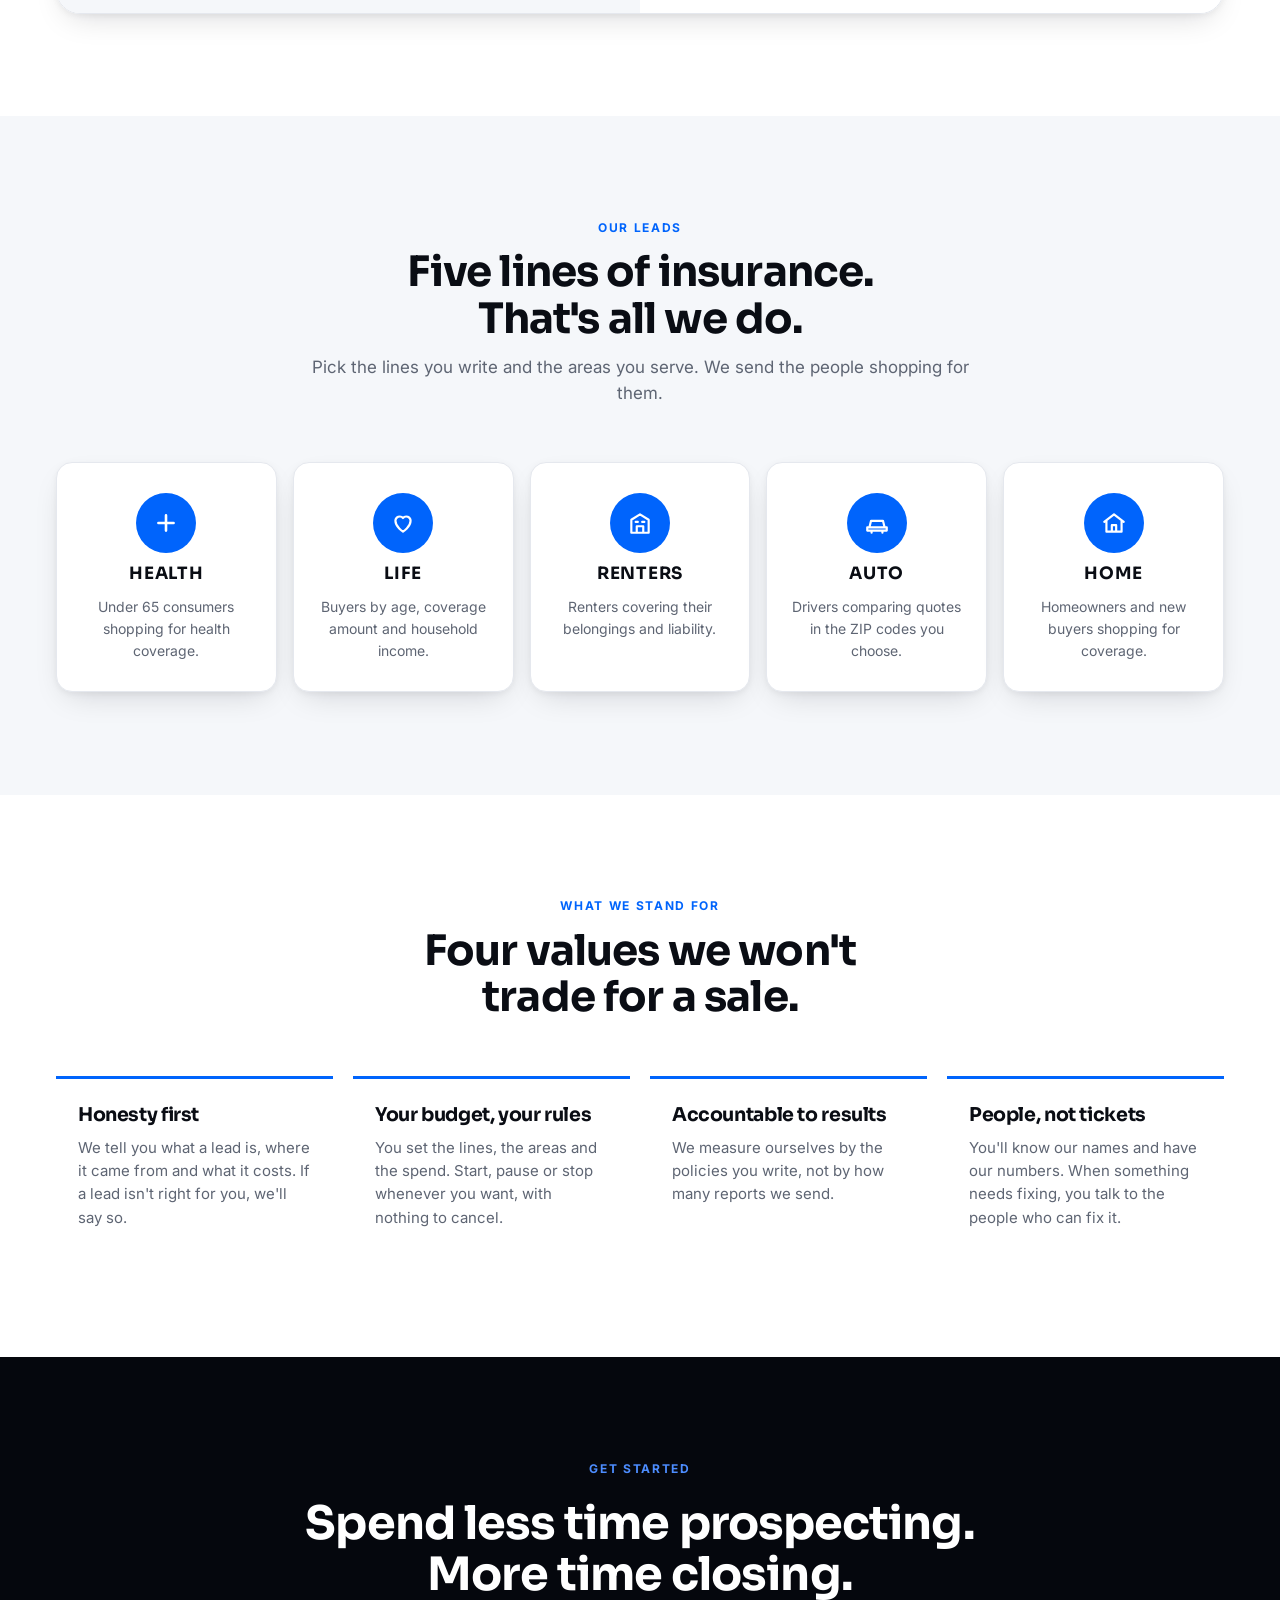
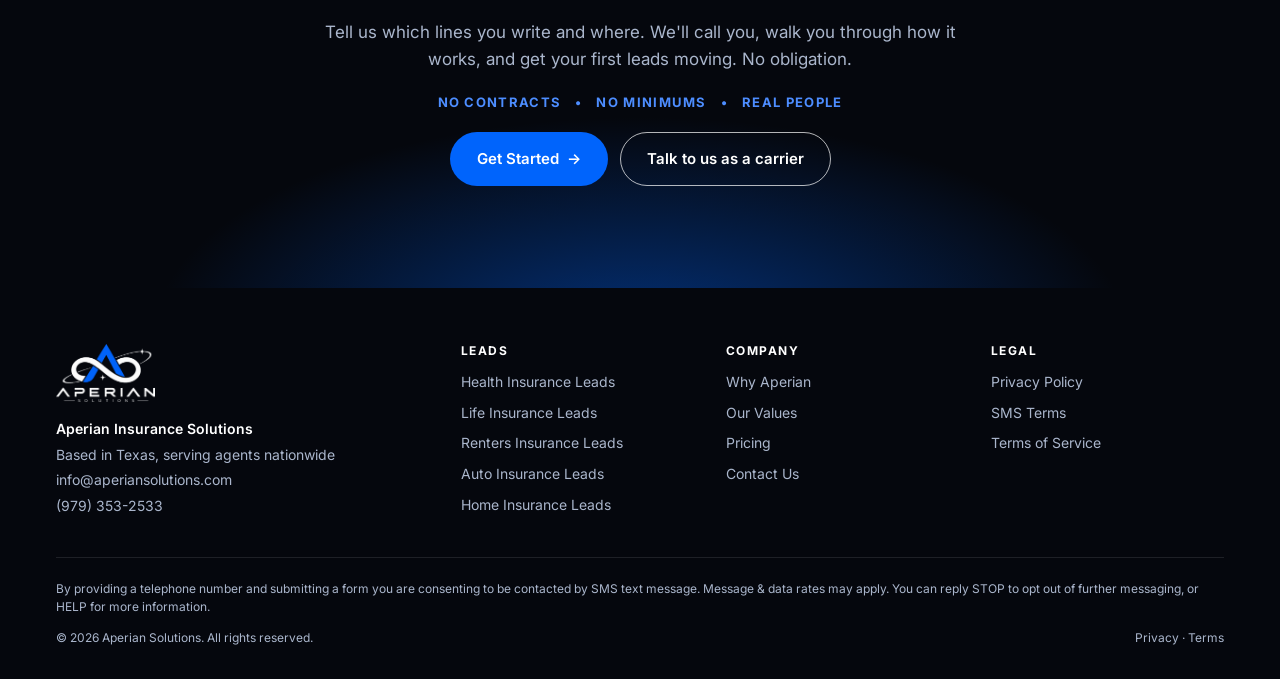
==== commit 9e1836de: "Add pricing page with product catalog and order panel Starting prices and minimum orders for fresh e" ====
--- a/index.html
+++ b/index.html
@@ -13,7 +13,7 @@
 <link rel="icon" href="/favicon-32.png" sizes="32x32" type="image/png"><link rel="apple-touch-icon" href="/apple-touch-icon.png">
 <link rel="preconnect" href="https://fonts.googleapis.com"><link rel="preconnect" href="https://fonts.gstatic.com" crossorigin>
 <link rel="stylesheet" href="https://fonts.googleapis.com/css2?family=Inter:wght@400;500;600;700&family=Sora:wght@600;700;800&display=swap">
-<link rel="stylesheet" href="/assets/css/ais.css?v=1">
+<link rel="stylesheet" href="/assets/css/ais.css?v=4">
 </head>
 <body>
 <a class="skip" href="#main">Skip to content</a>
@@ -25,6 +25,7 @@
       <a href="/#different">Why Aperian</a>
       <a href="/#leads">Leads</a>
       <a href="/#values">Our Values</a>
+      <a href="/pricing">Pricing</a>
       <a href="/contact">Contact</a>
     </nav>
     <div class="nav-cta">
@@ -33,7 +34,7 @@
     </div>
   </div>
   <nav id="mnav" class="mnav" aria-label="Mobile"><ul>
-    <li><a href="/#different">Why Aperian</a></li><li><a href="/#leads">Leads</a></li><li><a href="/#values">Our Values</a></li><li><a href="/contact">Contact</a></li>
+    <li><a href="/#different">Why Aperian</a></li><li><a href="/#leads">Leads</a></li><li><a href="/#values">Our Values</a></li><li><a href="/pricing">Pricing</a></li><li><a href="/contact">Contact</a></li>
   </ul></nav>
 </header>
 <main id="main">
@@ -122,7 +123,7 @@
         <p><b>Aperian Insurance Solutions</b><span>Based in Texas, serving agents nationwide</span><span>info@aperiansolutions.com</span><span>(979) 353-2533</span></p>
       </div>
       <div><h4>Leads</h4><ul><li><a href="/#leads">Health Insurance Leads</a></li><li><a href="/#leads">Life Insurance Leads</a></li><li><a href="/#leads">Renters Insurance Leads</a></li><li><a href="/#leads">Auto Insurance Leads</a></li><li><a href="/#leads">Home Insurance Leads</a></li></ul></div>
-      <div><h4>Company</h4><ul><li><a href="/#different">Why Aperian</a></li><li><a href="/#values">Our Values</a></li><li><a href="/contact">Contact Us</a></li></ul></div>
+      <div><h4>Company</h4><ul><li><a href="/#different">Why Aperian</a></li><li><a href="/#values">Our Values</a></li><li><a href="/pricing">Pricing</a></li><li><a href="/contact">Contact Us</a></li></ul></div>
       <div><h4>Legal</h4><ul><li><a href="/privacy">Privacy Policy</a></li><li><a href="/privacy#sms">SMS Terms</a></li><li><a href="/terms">Terms of Service</a></li></ul></div>
     </div>
     <div class="fbot">
--- a/assets/css/ais.css
+++ b/assets/css/ais.css
@@ -14,6 +14,7 @@
   color-scheme:light;
 }
 *{box-sizing:border-box}
+[hidden]{display:none!important}
 html{scroll-behavior:smooth}
 body{margin:0;background:var(--bg);color:var(--ink);font-family:var(--f-body);font-size:16px;line-height:1.55;-webkit-font-smoothing:antialiased}
 img{max-width:100%;display:block}
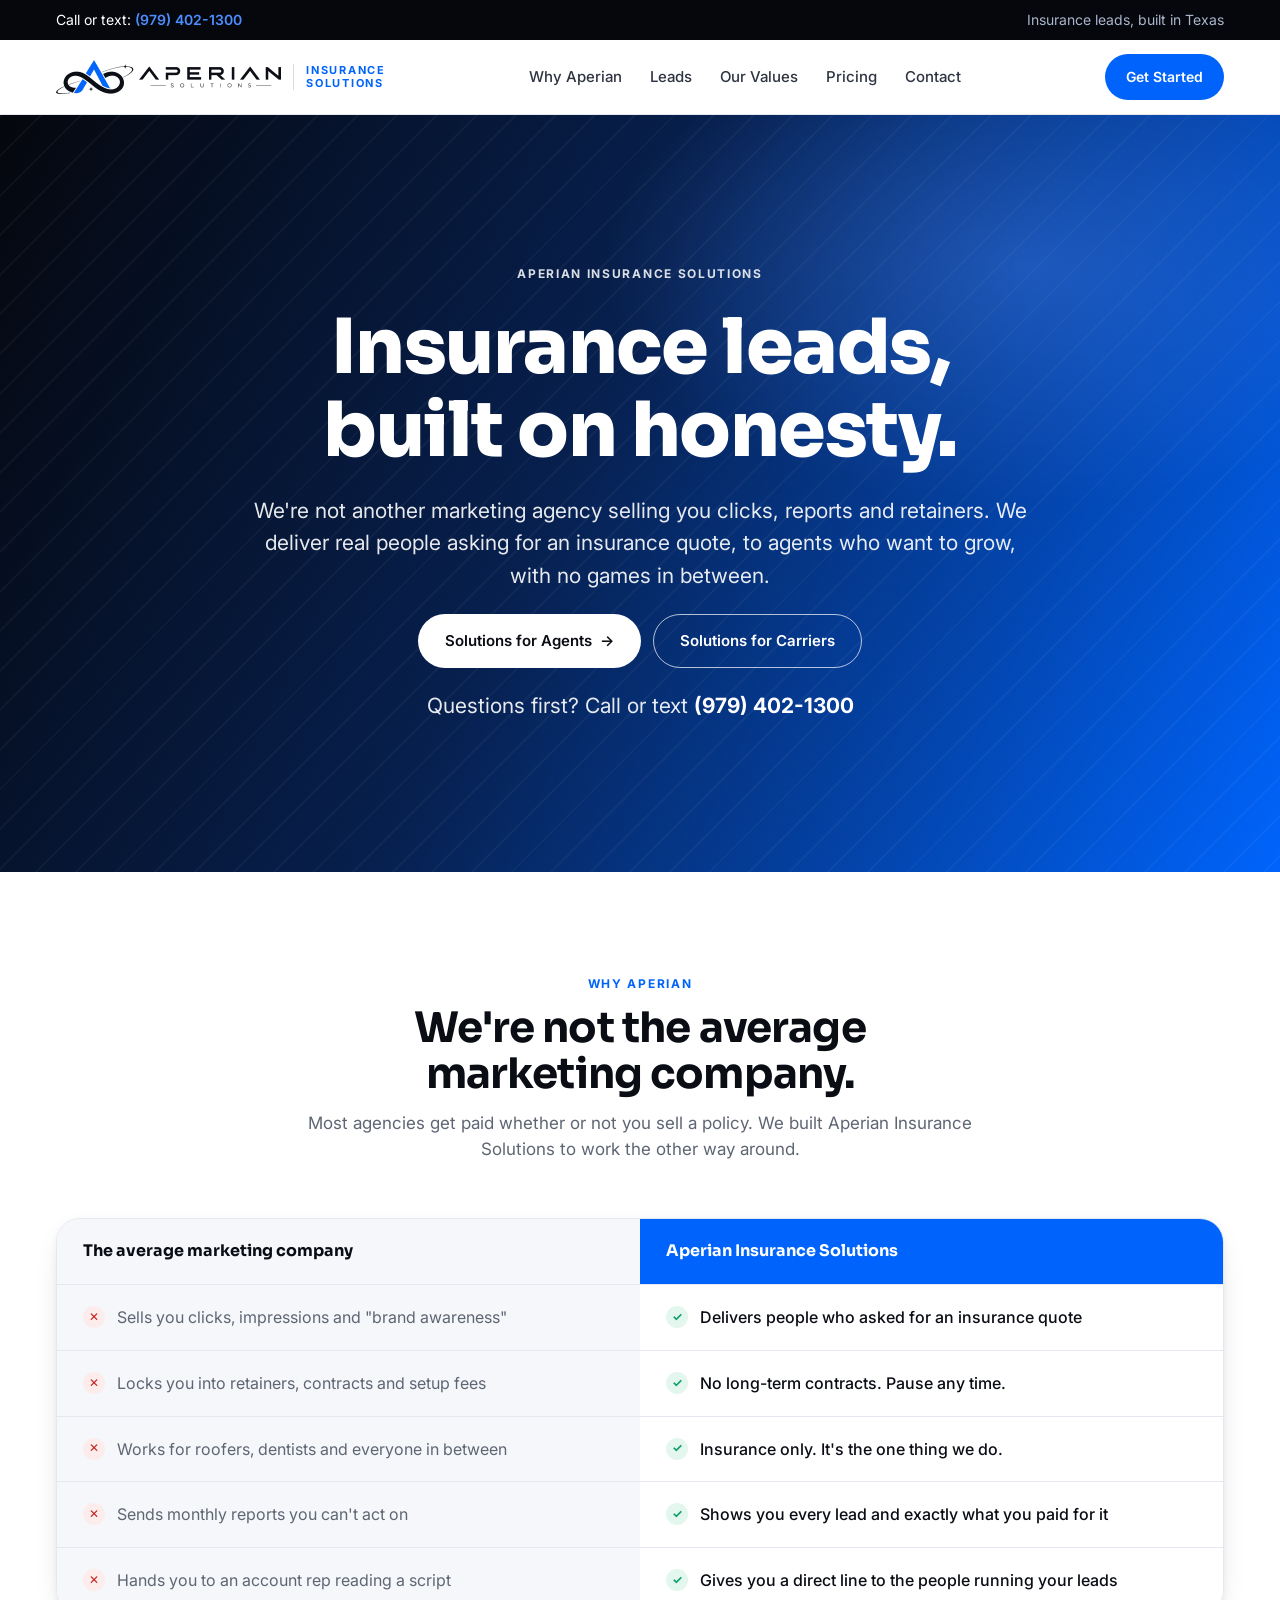
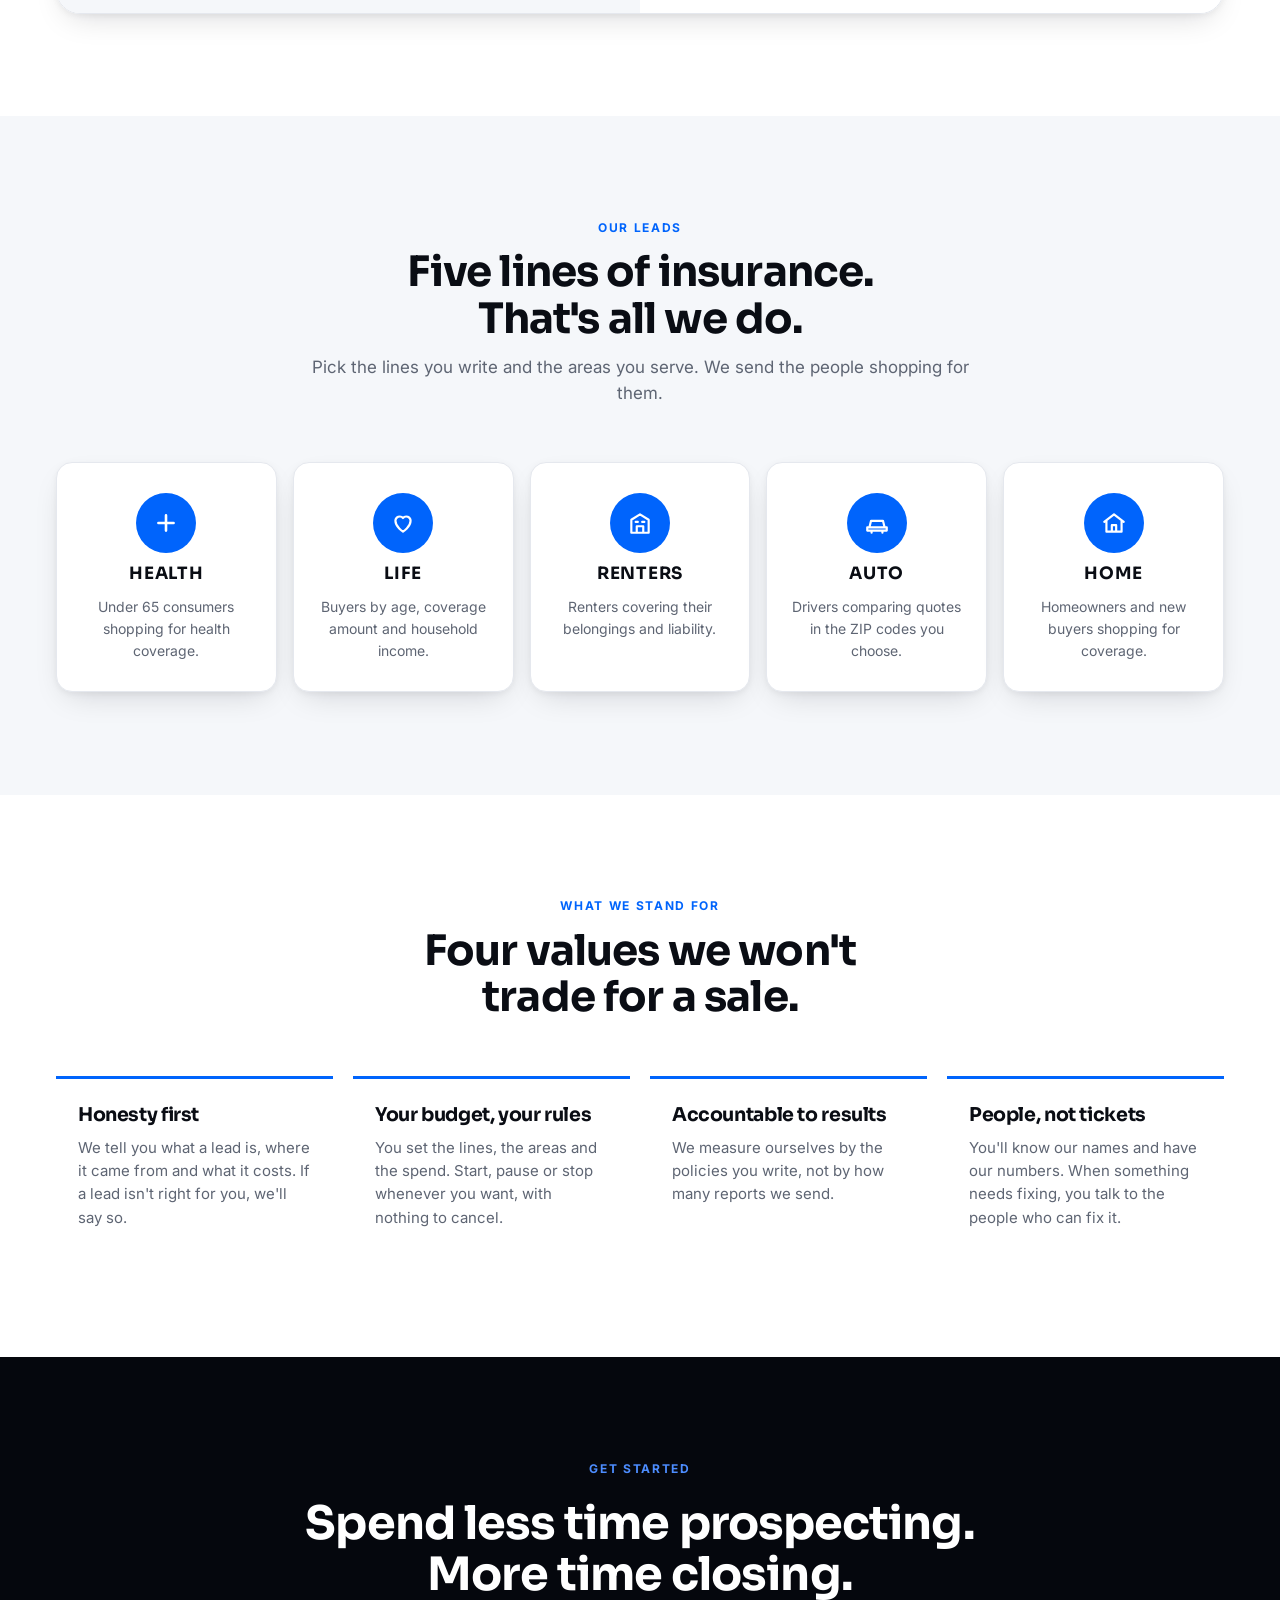
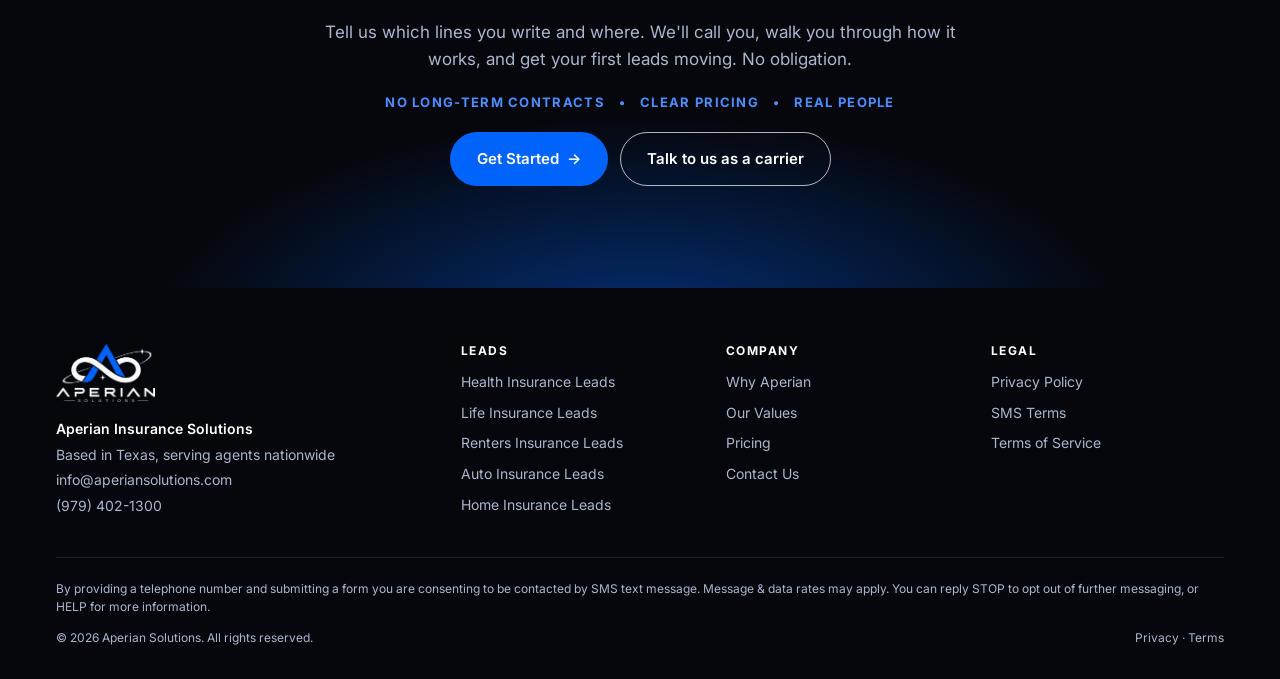
==== commit cded6d4e: "New phone number, drop no-minimums claims, add lead-type comparison - Phone is now (979) 402-1300 on" ====
--- a/index.html
+++ b/index.html
@@ -4,12 +4,12 @@
 <meta charset="utf-8">
 <meta name="viewport" content="width=device-width,initial-scale=1,viewport-fit=cover">
 <title>Aperian Insurance Solutions | Honest Insurance Leads for Agents</title>
-<meta name="description" content="Aperian Insurance Solutions delivers health, life, renters, auto and home insurance leads to agents and carriers. No contracts, no minimums, no games.">
+<meta name="description" content="Aperian Insurance Solutions delivers health, life, renters, auto and home insurance leads to agents and carriers. No long-term contracts, no games.">
 <meta name="robots" content="index,follow,max-image-preview:large">
 <link rel="canonical" href="https://aperiansolutions.com/">
 <meta name="theme-color" content="#05070D">
-<meta property="og:type" content="website"><meta property="og:site_name" content="Aperian Insurance Solutions"><meta property="og:title" content="Aperian Insurance Solutions | Honest Insurance Leads for Agents"><meta property="og:description" content="Aperian Insurance Solutions delivers health, life, renters, auto and home insurance leads to agents and carriers. No contracts, no minimums, no games."><meta property="og:url" content="https://aperiansolutions.com/">
-<meta name="twitter:card" content="summary"><meta name="twitter:title" content="Aperian Insurance Solutions | Honest Insurance Leads for Agents"><meta name="twitter:description" content="Aperian Insurance Solutions delivers health, life, renters, auto and home insurance leads to agents and carriers. No contracts, no minimums, no games.">
+<meta property="og:type" content="website"><meta property="og:site_name" content="Aperian Insurance Solutions"><meta property="og:title" content="Aperian Insurance Solutions | Honest Insurance Leads for Agents"><meta property="og:description" content="Aperian Insurance Solutions delivers health, life, renters, auto and home insurance leads to agents and carriers. No long-term contracts, no games."><meta property="og:url" content="https://aperiansolutions.com/">
+<meta name="twitter:card" content="summary"><meta name="twitter:title" content="Aperian Insurance Solutions | Honest Insurance Leads for Agents"><meta name="twitter:description" content="Aperian Insurance Solutions delivers health, life, renters, auto and home insurance leads to agents and carriers. No long-term contracts, no games.">
 <link rel="icon" href="/favicon-32.png" sizes="32x32" type="image/png"><link rel="apple-touch-icon" href="/apple-touch-icon.png">
 <link rel="preconnect" href="https://fonts.googleapis.com"><link rel="preconnect" href="https://fonts.gstatic.com" crossorigin>
 <link rel="stylesheet" href="https://fonts.googleapis.com/css2?family=Inter:wght@400;500;600;700&family=Sora:wght@600;700;800&display=swap">
@@ -17,7 +17,7 @@
 </head>
 <body>
 <a class="skip" href="#main">Skip to content</a>
-<div class="topbar"><div class="wrap"><div>Call or text: <b>(979) 353-2533</b></div><div class="tag">Insurance leads, built in Texas</div></div></div>
+<div class="topbar"><div class="wrap"><div>Call or text: <b>(979) 402-1300</b></div><div class="tag">Insurance leads, built in Texas</div></div></div>
 <header class="nav">
   <div class="wrap">
     <a class="logo" href="/" aria-label="Aperian Insurance Solutions home"><img src="/assets/img/lockup-dark.png" alt="Aperian Solutions" width="225" height="34"><span class="sub">Insurance<br>Solutions</span></a>
@@ -48,7 +48,7 @@
       <a class="btn btn-white" href="/contact?role=agent">Solutions for Agents <span class="arrow">&rarr;</span></a>
       <a class="btn btn-outline-white" href="/contact?role=carrier">Solutions for Carriers</a>
     </div>
-    <p class="hero-note">Questions first? Call or text <b>(979) 353-2533</b></p>
+    <p class="hero-note">Questions first? Call or text <b>(979) 402-1300</b></p>
   </div>
 </section>
 
@@ -62,7 +62,7 @@
     <div class="compare" role="table" aria-label="The average marketing company compared with Aperian">
       <div class="crow head" role="row"><div role="columnheader">The average marketing company</div><div role="columnheader">Aperian Insurance Solutions</div></div>
       <div class="crow" role="row"><div role="cell"><span class="x">&#10005;</span>Sells you clicks, impressions and "brand awareness"</div><div role="cell"><span class="ck">&#10003;</span>Delivers people who asked for an insurance quote</div></div>
-      <div class="crow" role="row"><div role="cell"><span class="x">&#10005;</span>Locks you into retainers, contracts and setup fees</div><div role="cell"><span class="ck">&#10003;</span>No contracts and no minimums. Pause any time.</div></div>
+      <div class="crow" role="row"><div role="cell"><span class="x">&#10005;</span>Locks you into retainers, contracts and setup fees</div><div role="cell"><span class="ck">&#10003;</span>No long-term contracts. Pause any time.</div></div>
       <div class="crow" role="row"><div role="cell"><span class="x">&#10005;</span>Works for roofers, dentists and everyone in between</div><div role="cell"><span class="ck">&#10003;</span>Insurance only. It's the one thing we do.</div></div>
       <div class="crow" role="row"><div role="cell"><span class="x">&#10005;</span>Sends monthly reports you can't act on</div><div role="cell"><span class="ck">&#10003;</span>Shows you every lead and exactly what you paid for it</div></div>
       <div class="crow" role="row"><div role="cell"><span class="x">&#10005;</span>Hands you to an account rep reading a script</div><div role="cell"><span class="ck">&#10003;</span>Gives you a direct line to the people running your leads</div></div>
@@ -107,7 +107,7 @@
     <span class="eyebrow" style="color:var(--blue-bright)">Get started</span>
     <h2>Spend less time prospecting. More time closing.</h2>
     <p>Tell us which lines you write and where. We'll call you, walk you through how it works, and get your first leads moving. No obligation.</p>
-    <div class="promise"><span>No contracts</span><span>No minimums</span><span>Real people</span></div>
+    <div class="promise"><span>No long-term contracts</span><span>Clear pricing</span><span>Real people</span></div>
     <div class="cta-ctas">
       <a class="btn btn-primary" href="/contact">Get Started <span class="arrow">&rarr;</span></a>
       <a class="btn btn-outline-white" href="/contact?role=carrier">Talk to us as a carrier</a>
@@ -120,7 +120,7 @@
     <div class="fgrid">
       <div class="fbrand">
         <img src="/assets/img/logo-light.png" alt="Aperian Solutions" width="100" height="58" loading="lazy">
-        <p><b>Aperian Insurance Solutions</b><span>Based in Texas, serving agents nationwide</span><span>info@aperiansolutions.com</span><span>(979) 353-2533</span></p>
+        <p><b>Aperian Insurance Solutions</b><span>Based in Texas, serving agents nationwide</span><span>info@aperiansolutions.com</span><span>(979) 402-1300</span></p>
       </div>
       <div><h4>Leads</h4><ul><li><a href="/#leads">Health Insurance Leads</a></li><li><a href="/#leads">Life Insurance Leads</a></li><li><a href="/#leads">Renters Insurance Leads</a></li><li><a href="/#leads">Auto Insurance Leads</a></li><li><a href="/#leads">Home Insurance Leads</a></li></ul></div>
       <div><h4>Company</h4><ul><li><a href="/#different">Why Aperian</a></li><li><a href="/#values">Our Values</a></li><li><a href="/pricing">Pricing</a></li><li><a href="/contact">Contact Us</a></li></ul></div>
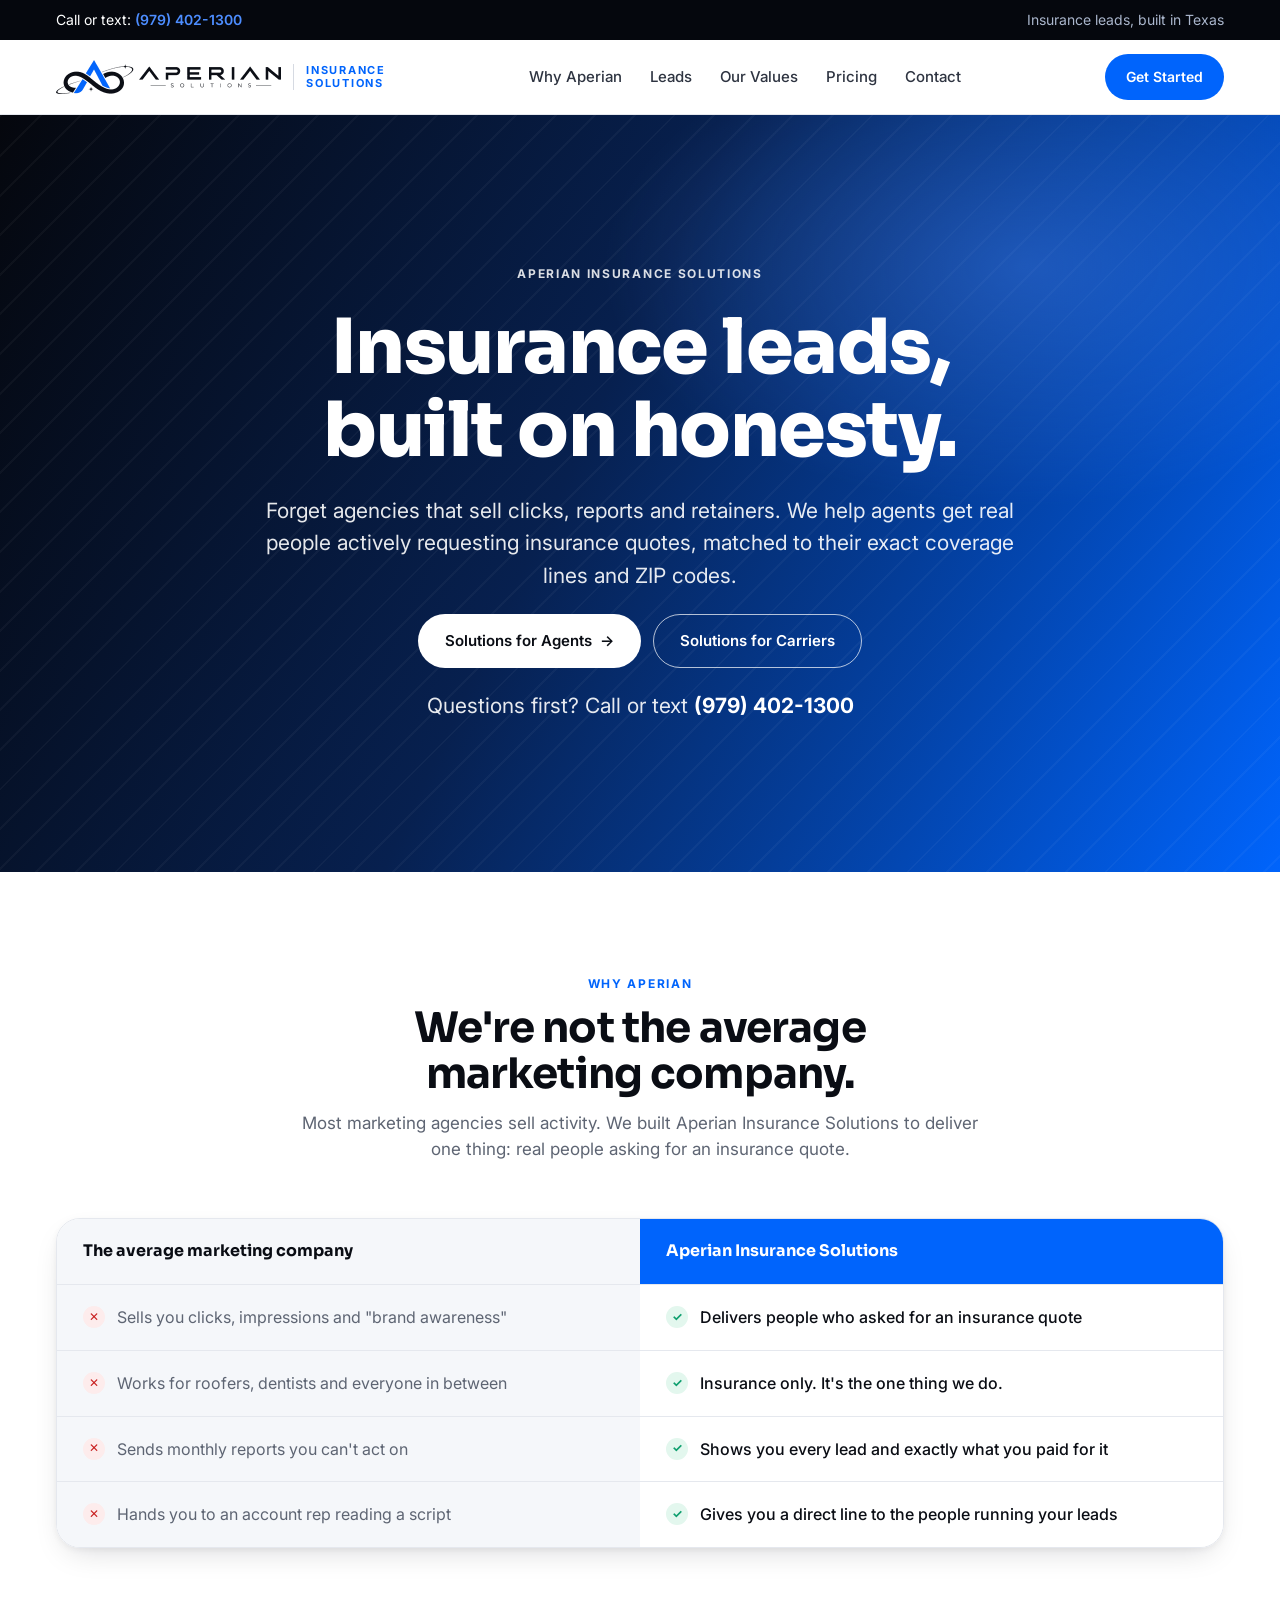
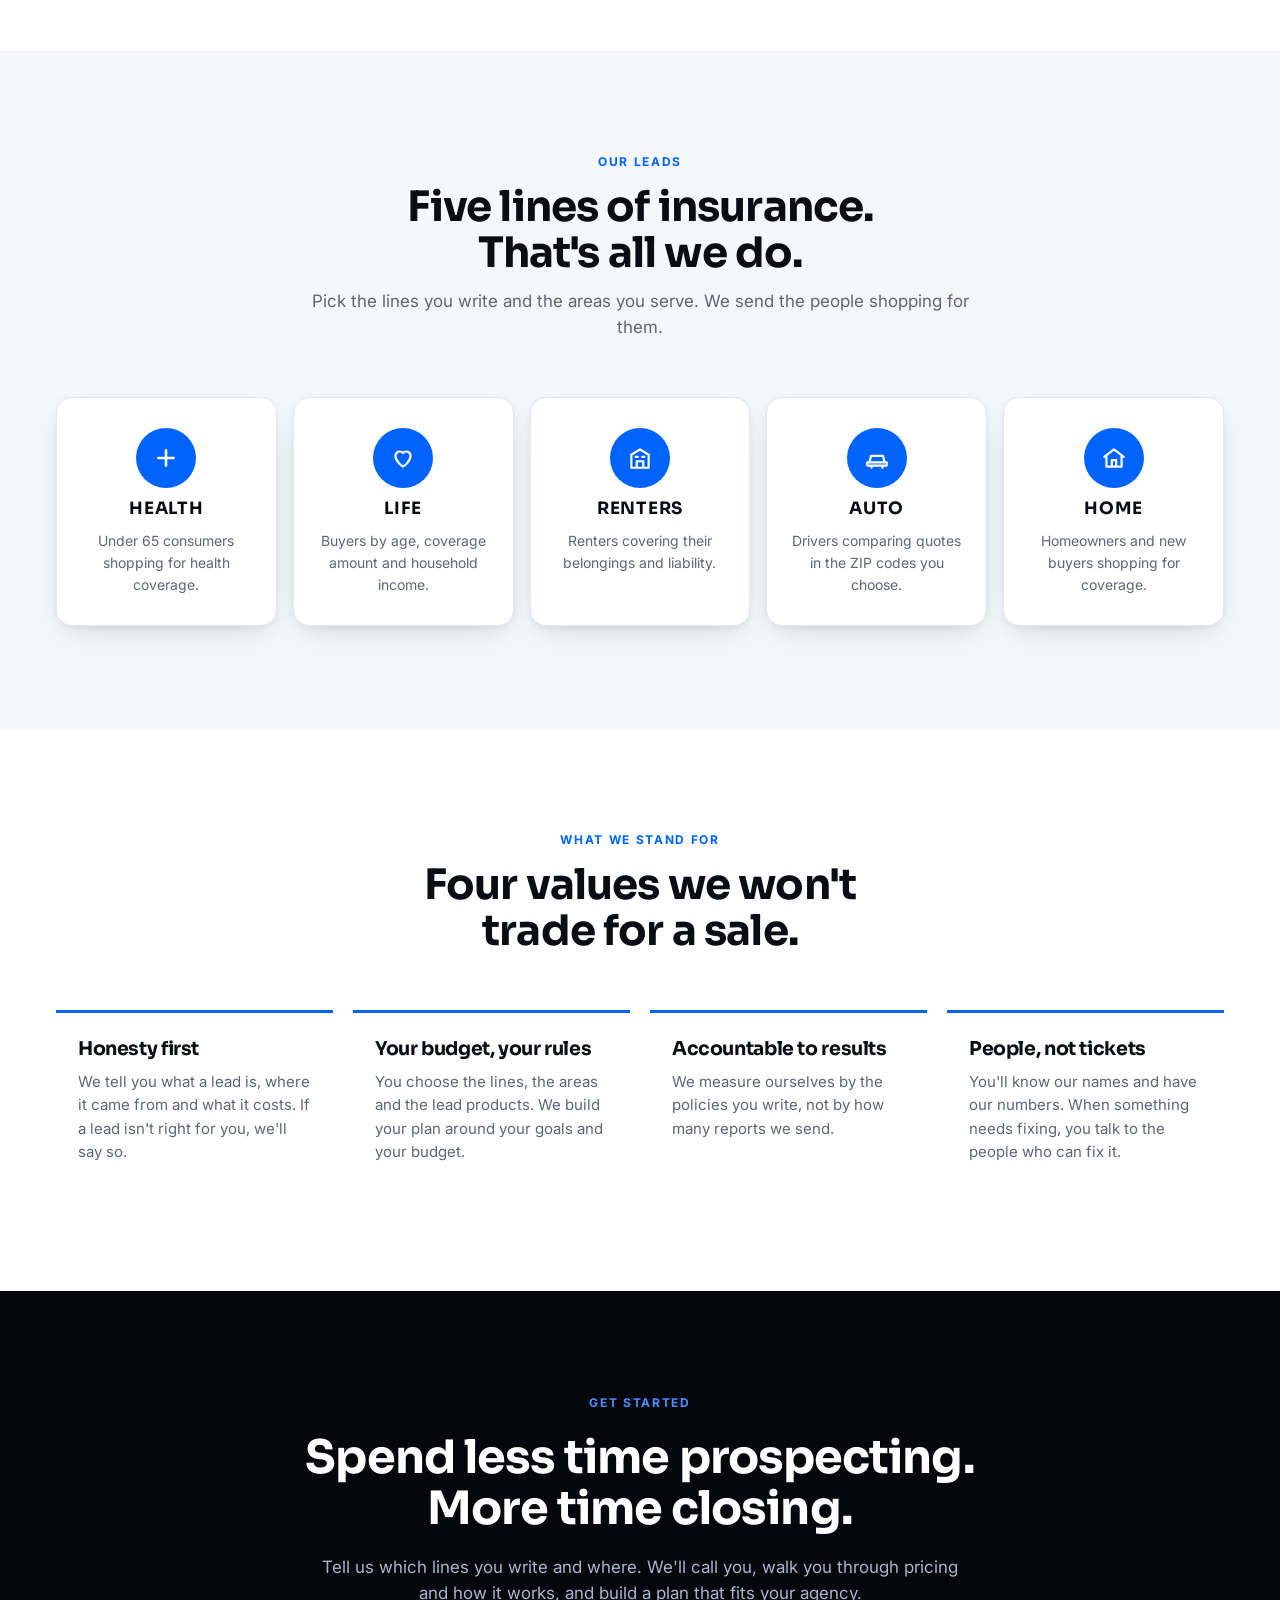
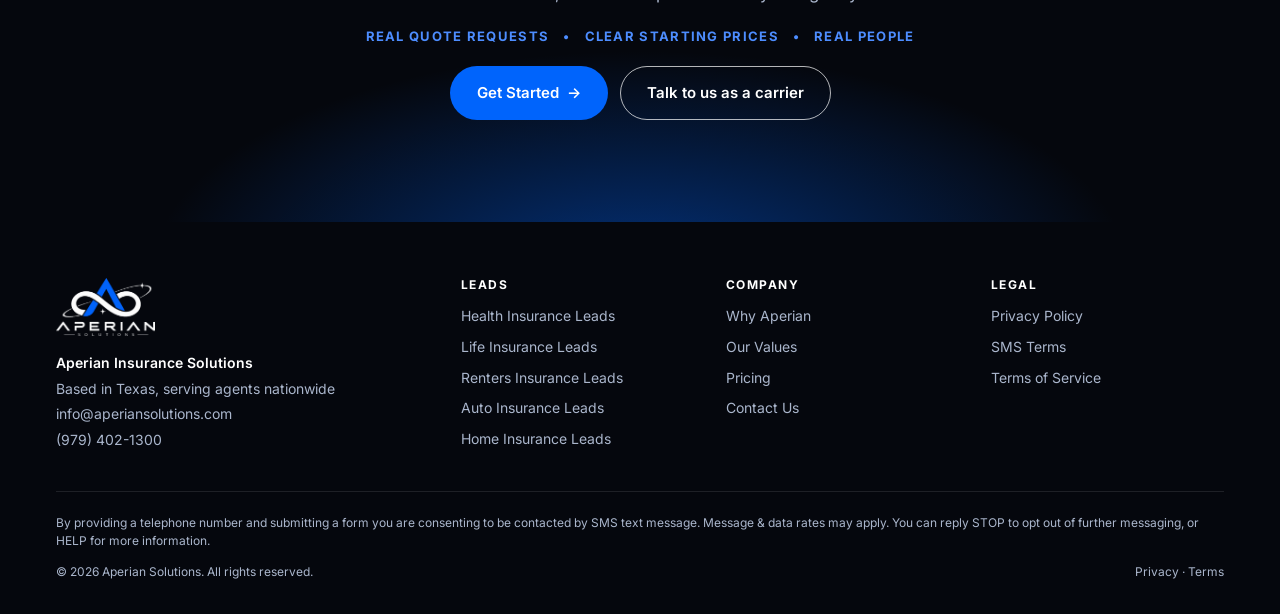
==== commit f43ea55b: "Brand consistency pass: new hero line, starting-at pricing - Home: new second line under the headlin" ====
--- a/index.html
+++ b/index.html
@@ -4,12 +4,12 @@
 <meta charset="utf-8">
 <meta name="viewport" content="width=device-width,initial-scale=1,viewport-fit=cover">
 <title>Aperian Insurance Solutions | Honest Insurance Leads for Agents</title>
-<meta name="description" content="Aperian Insurance Solutions delivers health, life, renters, auto and home insurance leads to agents and carriers. No long-term contracts, no games.">
+<meta name="description" content="Aperian Insurance Solutions helps agents get real people actively requesting insurance quotes for health, life, renters, auto and home, matched to their exact coverage lines and ZIP codes.">
 <meta name="robots" content="index,follow,max-image-preview:large">
 <link rel="canonical" href="https://aperiansolutions.com/">
 <meta name="theme-color" content="#05070D">
-<meta property="og:type" content="website"><meta property="og:site_name" content="Aperian Insurance Solutions"><meta property="og:title" content="Aperian Insurance Solutions | Honest Insurance Leads for Agents"><meta property="og:description" content="Aperian Insurance Solutions delivers health, life, renters, auto and home insurance leads to agents and carriers. No long-term contracts, no games."><meta property="og:url" content="https://aperiansolutions.com/">
-<meta name="twitter:card" content="summary"><meta name="twitter:title" content="Aperian Insurance Solutions | Honest Insurance Leads for Agents"><meta name="twitter:description" content="Aperian Insurance Solutions delivers health, life, renters, auto and home insurance leads to agents and carriers. No long-term contracts, no games.">
+<meta property="og:type" content="website"><meta property="og:site_name" content="Aperian Insurance Solutions"><meta property="og:title" content="Aperian Insurance Solutions | Honest Insurance Leads for Agents"><meta property="og:description" content="Aperian Insurance Solutions helps agents get real people actively requesting insurance quotes for health, life, renters, auto and home, matched to their exact coverage lines and ZIP codes."><meta property="og:url" content="https://aperiansolutions.com/">
+<meta name="twitter:card" content="summary"><meta name="twitter:title" content="Aperian Insurance Solutions | Honest Insurance Leads for Agents"><meta name="twitter:description" content="Aperian Insurance Solutions helps agents get real people actively requesting insurance quotes for health, life, renters, auto and home, matched to their exact coverage lines and ZIP codes.">
 <link rel="icon" href="/favicon-32.png" sizes="32x32" type="image/png"><link rel="apple-touch-icon" href="/apple-touch-icon.png">
 <link rel="preconnect" href="https://fonts.googleapis.com"><link rel="preconnect" href="https://fonts.gstatic.com" crossorigin>
 <link rel="stylesheet" href="https://fonts.googleapis.com/css2?family=Inter:wght@400;500;600;700&family=Sora:wght@600;700;800&display=swap">
@@ -43,7 +43,7 @@
   <div class="wrap">
     <span class="eyebrow">Aperian Insurance Solutions</span>
     <h1>Insurance leads, built on honesty.</h1>
-    <p>We're not another marketing agency selling you clicks, reports and retainers. We deliver real people asking for an insurance quote, to agents who want to grow, with no games in between.</p>
+    <p>Forget agencies that sell clicks, reports and retainers. We help agents get real people actively requesting insurance quotes, matched to their exact coverage lines and ZIP codes.</p>
     <div class="hero-ctas">
       <a class="btn btn-white" href="/contact?role=agent">Solutions for Agents <span class="arrow">&rarr;</span></a>
       <a class="btn btn-outline-white" href="/contact?role=carrier">Solutions for Carriers</a>
@@ -57,12 +57,11 @@
     <div class="sec-head">
       <span class="eyebrow">Why Aperian</span>
       <h2>We're not the average marketing company.</h2>
-      <p>Most agencies get paid whether or not you sell a policy. We built Aperian Insurance Solutions to work the other way around.</p>
+      <p>Most marketing agencies sell activity. We built Aperian Insurance Solutions to deliver one thing: real people asking for an insurance quote.</p>
     </div>
     <div class="compare" role="table" aria-label="The average marketing company compared with Aperian">
       <div class="crow head" role="row"><div role="columnheader">The average marketing company</div><div role="columnheader">Aperian Insurance Solutions</div></div>
       <div class="crow" role="row"><div role="cell"><span class="x">&#10005;</span>Sells you clicks, impressions and "brand awareness"</div><div role="cell"><span class="ck">&#10003;</span>Delivers people who asked for an insurance quote</div></div>
-      <div class="crow" role="row"><div role="cell"><span class="x">&#10005;</span>Locks you into retainers, contracts and setup fees</div><div role="cell"><span class="ck">&#10003;</span>No long-term contracts. Pause any time.</div></div>
       <div class="crow" role="row"><div role="cell"><span class="x">&#10005;</span>Works for roofers, dentists and everyone in between</div><div role="cell"><span class="ck">&#10003;</span>Insurance only. It's the one thing we do.</div></div>
       <div class="crow" role="row"><div role="cell"><span class="x">&#10005;</span>Sends monthly reports you can't act on</div><div role="cell"><span class="ck">&#10003;</span>Shows you every lead and exactly what you paid for it</div></div>
       <div class="crow" role="row"><div role="cell"><span class="x">&#10005;</span>Hands you to an account rep reading a script</div><div role="cell"><span class="ck">&#10003;</span>Gives you a direct line to the people running your leads</div></div>
@@ -95,7 +94,7 @@
     </div>
     <div class="values">
       <div class="value"><h3>Honesty first</h3><p>We tell you what a lead is, where it came from and what it costs. If a lead isn't right for you, we'll say so.</p></div>
-      <div class="value"><h3>Your budget, your rules</h3><p>You set the lines, the areas and the spend. Start, pause or stop whenever you want, with nothing to cancel.</p></div>
+      <div class="value"><h3>Your budget, your rules</h3><p>You choose the lines, the areas and the lead products. We build your plan around your goals and your budget.</p></div>
       <div class="value"><h3>Accountable to results</h3><p>We measure ourselves by the policies you write, not by how many reports we send.</p></div>
       <div class="value"><h3>People, not tickets</h3><p>You'll know our names and have our numbers. When something needs fixing, you talk to the people who can fix it.</p></div>
     </div>
@@ -106,8 +105,8 @@
   <div class="wrap">
     <span class="eyebrow" style="color:var(--blue-bright)">Get started</span>
     <h2>Spend less time prospecting. More time closing.</h2>
-    <p>Tell us which lines you write and where. We'll call you, walk you through how it works, and get your first leads moving. No obligation.</p>
-    <div class="promise"><span>No long-term contracts</span><span>Clear pricing</span><span>Real people</span></div>
+    <p>Tell us which lines you write and where. We'll call you, walk you through pricing and how it works, and build a plan that fits your agency.</p>
+    <div class="promise"><span>Real quote requests</span><span>Clear starting prices</span><span>Real people</span></div>
     <div class="cta-ctas">
       <a class="btn btn-primary" href="/contact">Get Started <span class="arrow">&rarr;</span></a>
       <a class="btn btn-outline-white" href="/contact?role=carrier">Talk to us as a carrier</a>
